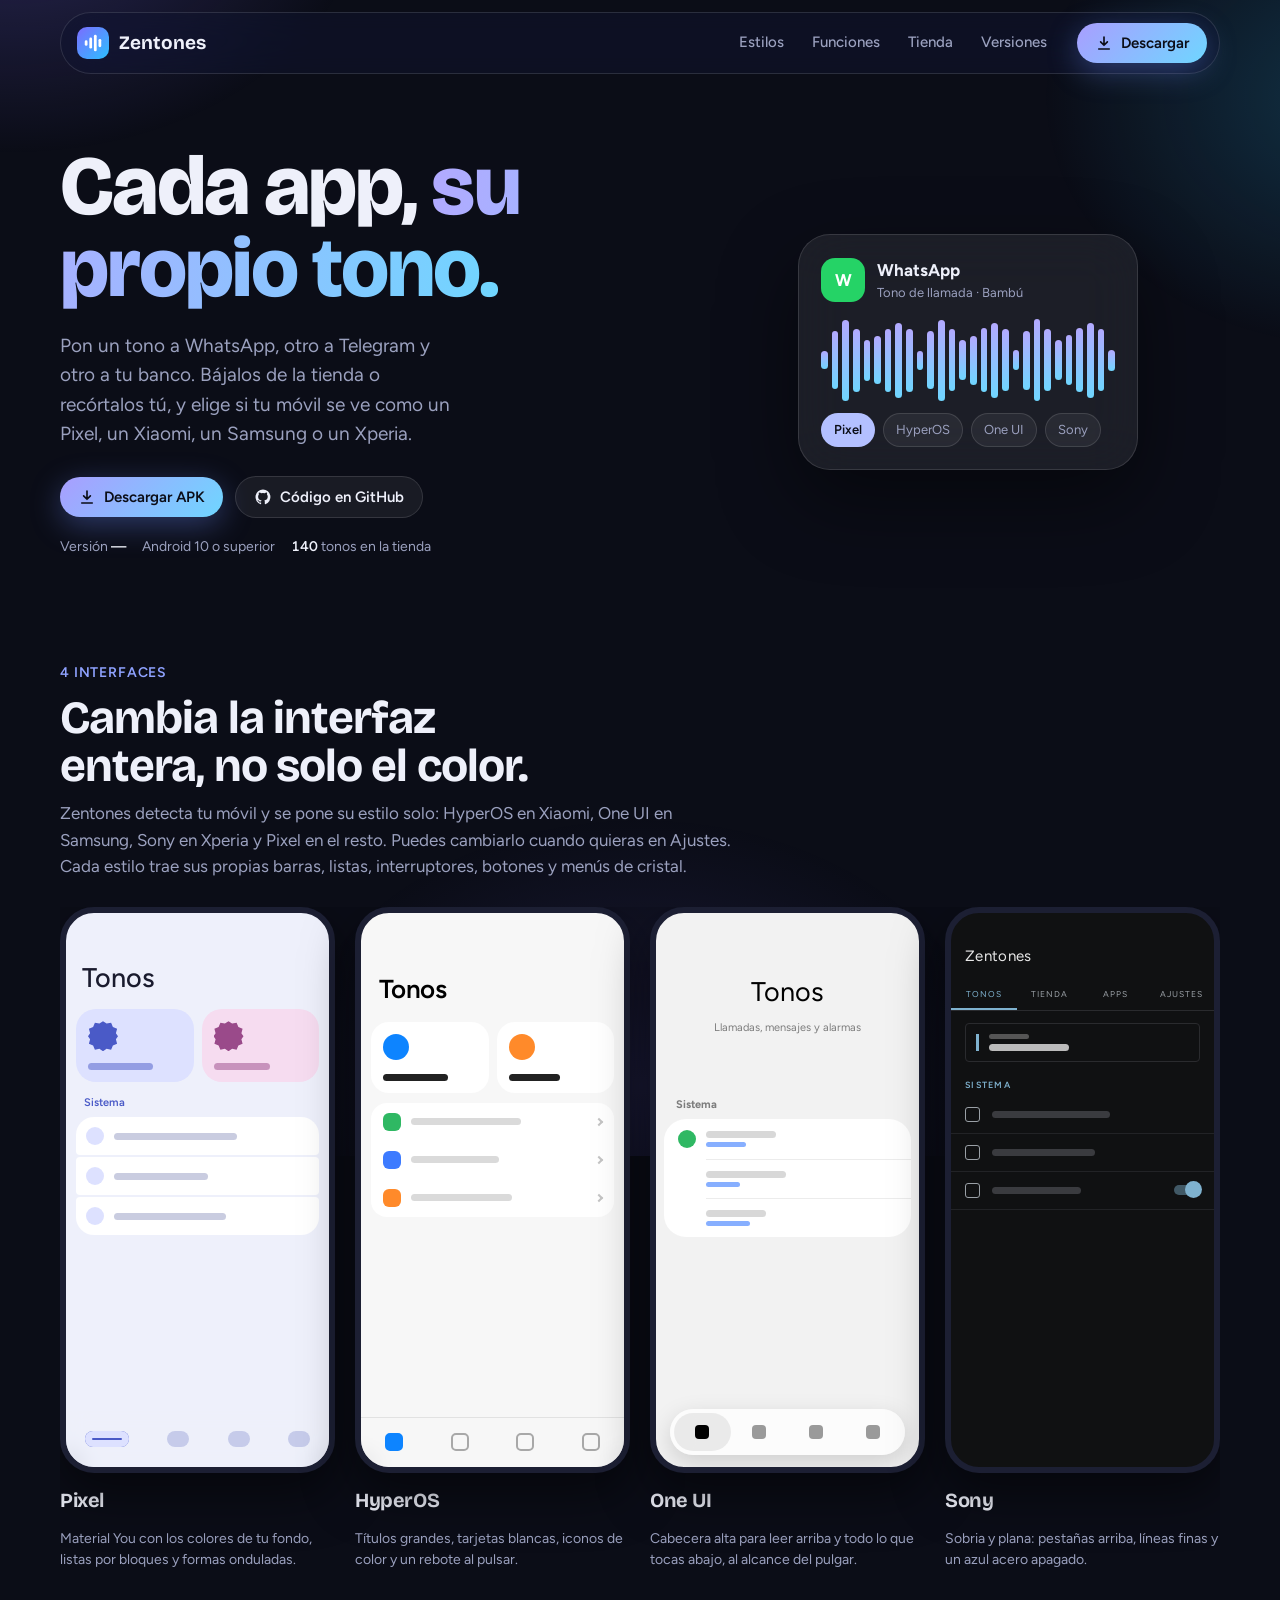
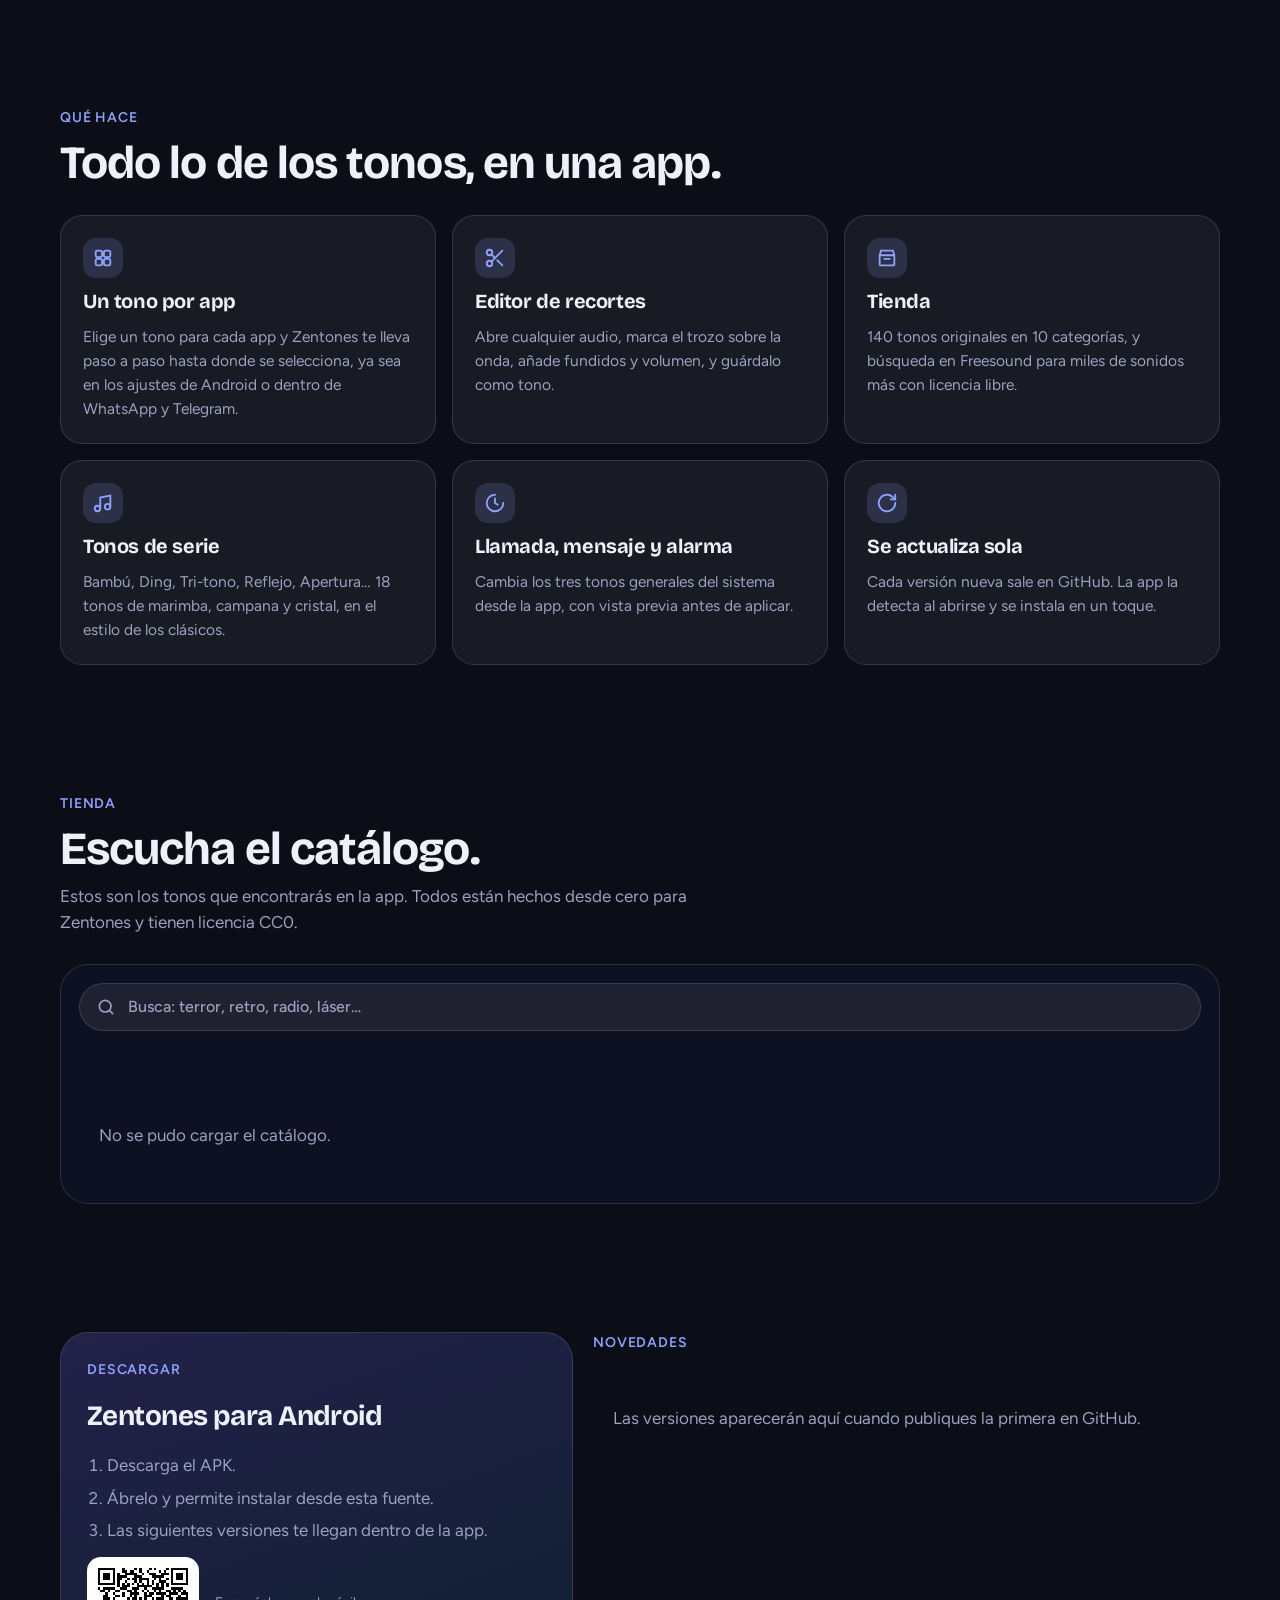
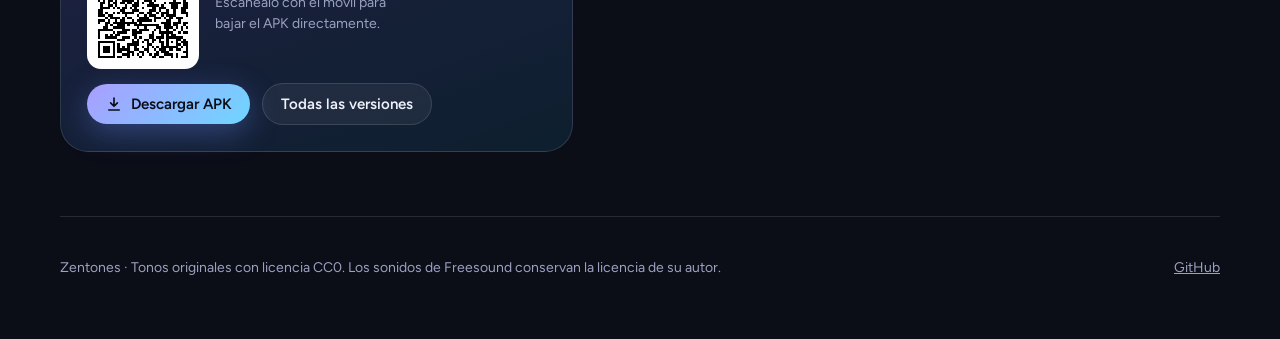
==== docs/index.html @ 5d4a7e34 "Zentones 1.0.0: app de tonos, tienda, editor, 4 interfaces y web Co-Authored-By: Claude Opus 5.5 <no" ====
<!DOCTYPE html>
<html lang="es">
<head>
<meta charset="utf-8">
<meta name="viewport" content="width=device-width, initial-scale=1">
<title>Zentones</title>
<meta name="description" content="Tonos de llamada y de mensaje para cada app, con tienda, editor y cuatro interfaces: Pixel, HyperOS, One UI y Sony.">
<link rel="preconnect" href="https://fonts.googleapis.com">
<link rel="preconnect" href="https://fonts.gstatic.com" crossorigin>
<link href="https://fonts.googleapis.com/css2?family=Bricolage+Grotesque:opsz,wght@12..96,500;12..96,700;12..96,800&family=Figtree:wght@400;500;600;700&display=swap" rel="stylesheet">
<link rel="icon" href="data:image/svg+xml,%3Csvg xmlns='http://www.w3.org/2000/svg' viewBox='0 0 108 108'%3E%3Cdefs%3E%3ClinearGradient id='g' x2='1' y2='1'%3E%3Cstop stop-color='%236C5CFF'/%3E%3Cstop offset='1' stop-color='%231FB6FF'/%3E%3C/linearGradient%3E%3C/defs%3E%3Crect width='108' height='108' rx='30' fill='url(%23g)'/%3E%3Cg fill='white'%3E%3Crect x='30' y='45' width='8' height='18' rx='4'/%3E%3Crect x='42' y='35' width='8' height='38' rx='4'/%3E%3Crect x='54' y='27' width='8' height='54' rx='4'/%3E%3Crect x='66' y='38' width='8' height='32' rx='4'/%3E%3C/g%3E%3C/svg%3E">
<style>
/* Una sola atmósfera: noche azul tinta con cristal esmerilado, como la app.
   Layout: barra de cristal fija → hero en dos columnas → estilos (4 móviles) → funciones → tienda → versiones. */
:root {
  --ink: #0B0D17;
  --ink-2: #12152A;
  --glass: rgba(255, 255, 255, 0.06);
  --glass-line: rgba(255, 255, 255, 0.12);
  --text: #EEF0FA;
  --muted: #9BA1BF;
  --violet: #7B6CFF;
  --cyan: #2CC0FF;
  --accent: #8FA2FF;
  --display: "Bricolage Grotesque", "Segoe UI", system-ui, sans-serif;
  --body: "Figtree", "Segoe UI", system-ui, -apple-system, sans-serif;
  --r: 22px;
  color-scheme: dark;
}
* { box-sizing: border-box; }
html { scroll-behavior: smooth; }
@media (prefers-reduced-motion: reduce) { html { scroll-behavior: auto; } *, *::before, *::after { animation: none !important; transition: none !important; } }
body {
  margin: 0; background: var(--ink); color: var(--text); font-family: var(--body); font-size: 17px; line-height: 1.55;
  -webkit-font-smoothing: antialiased; overflow-x: hidden;
}
body::before {
  content: ""; position: fixed; inset: -20vmax; z-index: -1; pointer-events: none;
  background:
    radial-gradient(40vmax 30vmax at 15% 10%, rgba(123, 108, 255, .28), transparent 70%),
    radial-gradient(35vmax 28vmax at 90% 25%, rgba(44, 192, 255, .20), transparent 70%),
    radial-gradient(40vmax 30vmax at 50% 95%, rgba(123, 108, 255, .14), transparent 70%);
}
a { color: inherit; }
:focus-visible { outline: 2px solid var(--cyan); outline-offset: 3px; border-radius: 8px; }
h1, h2, h3 { font-family: var(--display); text-wrap: balance; margin: 0; letter-spacing: -0.02em; }
.wrap { width: min(1160px, 100% - 32px); margin-inline: auto; }

/* Barra de cristal */
.nav {
  position: sticky; top: 12px; z-index: 20; margin: 12px auto 0; width: min(1160px, 100% - 24px);
  display: flex; align-items: center; gap: 18px; padding: 10px 12px 10px 16px; border-radius: 999px;
  background: rgba(18, 21, 42, .55); border: 1px solid var(--glass-line);
  backdrop-filter: blur(22px) saturate(160%); -webkit-backdrop-filter: blur(22px) saturate(160%);
}
.brand { display: flex; align-items: center; gap: 10px; font-family: var(--display); font-weight: 700; font-size: 19px; text-decoration: none; }
.logo { width: 32px; height: 32px; border-radius: 10px; background: linear-gradient(135deg, var(--violet), var(--cyan)); display: grid; place-items: center; }
.logo svg { width: 22px; height: 22px; }
.nav .links { display: flex; gap: 4px; margin-left: auto; }
.nav .links a { text-decoration: none; color: var(--muted); font-weight: 500; font-size: 15px; padding: 8px 12px; border-radius: 999px; }
.nav .links a:hover { color: var(--text); background: var(--glass); }
.btn {
  display: inline-flex; align-items: center; gap: 8px; border: 0; cursor: pointer; text-decoration: none; white-space: nowrap;
  font: 600 15px var(--body); padding: 11px 18px; border-radius: 999px; color: #0B0D17;
  background: linear-gradient(135deg, #A99EFF, #6FD6FF); box-shadow: 0 8px 30px rgba(108, 140, 255, .35);
}
.btn.ghost { background: var(--glass); color: var(--text); border: 1px solid var(--glass-line); box-shadow: none; }
.btn svg { width: 18px; height: 18px; }
@media (max-width: 760px) { .nav .links { display: none; } .nav .btn { margin-left: auto; } }

/* Hero */
.hero { display: grid; grid-template-columns: 1.1fr .9fr; gap: 40px; align-items: center; padding: 72px 0 40px; }
.hero h1 { font-size: clamp(44px, 7vw, 84px); line-height: .98; font-weight: 800; }
.hero h1 span { background: linear-gradient(100deg, #B3A9FF, #6FD6FF); -webkit-background-clip: text; background-clip: text; color: transparent; }
.hero p.lead { color: var(--muted); font-size: 19px; max-width: 34ch; margin: 20px 0 28px; }
.cta { display: flex; flex-wrap: wrap; gap: 12px; align-items: center; }
.meta { margin-top: 18px; color: var(--muted); font-size: 14px; display: flex; gap: 16px; flex-wrap: wrap; }
.meta b { color: var(--text); font-weight: 600; font-variant-numeric: tabular-nums; }
@media (max-width: 860px) { .hero { grid-template-columns: 1fr; padding-top: 48px; } }

/* Teléfono del hero: tarjeta "sonando ahora" */
.stage { position: relative; display: grid; place-items: center; }
.ringing {
  width: min(340px, 100%); padding: 22px; border-radius: 32px; background: rgba(255, 255, 255, .07);
  border: 1px solid var(--glass-line); backdrop-filter: blur(26px); -webkit-backdrop-filter: blur(26px);
  box-shadow: 0 30px 80px rgba(0, 0, 0, .45);
}
.ringing .row { display: flex; align-items: center; gap: 12px; }
.ringing .app { width: 44px; height: 44px; border-radius: 14px; background: #25D366; display: grid; place-items: center; font-weight: 700; color: #fff; }
.ringing small { color: var(--muted); display: block; font-size: 13px; }
.wave { display: flex; align-items: center; gap: 4px; height: 70px; margin: 22px 0 18px; }
.wave i { flex: 1; border-radius: 4px; background: linear-gradient(180deg, #B3A9FF, #6FD6FF); animation: bounce 1.2s ease-in-out infinite; transform-origin: center; }
@keyframes bounce { 50% { transform: scaleY(.35); } }
.pills { display: flex; gap: 8px; flex-wrap: wrap; }
.pill { font-size: 13px; padding: 6px 12px; border-radius: 999px; background: var(--glass); border: 1px solid var(--glass-line); color: var(--muted); }
.pill.on { color: #0B0D17; background: #B3C0FF; border-color: transparent; font-weight: 600; }

section { padding: 64px 0; }
.eyebrow { color: var(--accent); font-weight: 600; font-size: 14px; letter-spacing: .06em; text-transform: uppercase; }
.sec-head { display: grid; gap: 10px; margin-bottom: 28px; max-width: 62ch; }
.sec-head h2 { font-size: clamp(30px, 4.4vw, 46px); line-height: 1.05; font-weight: 700; }
.sec-head p { margin: 0; color: var(--muted); }

/* Estilos: cuatro móviles de verdad distintos */
.phones { display: grid; grid-template-columns: repeat(4, minmax(220px, 1fr)); gap: 20px; overflow-x: auto; padding-bottom: 8px; scroll-snap-type: x mandatory; }
.phone-wrap { scroll-snap-align: center; display: grid; gap: 12px; }
.phone-wrap h3 { font-size: 20px; }
.phone-wrap p { margin: 0; color: var(--muted); font-size: 14px; }
.phone {
  position: relative; aspect-ratio: 9 / 18.5; border-radius: 34px; overflow: hidden; border: 6px solid #1C1F33;
  box-shadow: 0 20px 50px rgba(0, 0, 0, .5); font-family: var(--body);
}
.phone .sb { height: 22px; }
.phone .navbar { position: absolute; left: 0; right: 0; bottom: 0; display: flex; justify-content: space-around; align-items: center; }
.ic { width: 18px; height: 18px; border-radius: 6px; display: inline-block; flex: none; }
.line { height: 7px; border-radius: 4px; display: block; }

/* Pixel */
.px { background: #EEF0FB; color: #1A1B2E; }
.px .t { font-size: 27px; padding: 22px 16px 10px; font-weight: 500; }
.px .tiles { display: grid; grid-template-columns: 1fr 1fr; gap: 8px; padding: 0 10px; }
.px .tile { border-radius: 20px; padding: 12px; background: #DDE1FF; }
.px .tile.alt { background: #F6DCF0; }
.px .cookie { width: 30px; height: 30px; background: #4A5AC7; clip-path: polygon(50% 0, 62% 8%, 77% 5%, 83% 19%, 97% 25%, 93% 40%, 100% 50%, 93% 60%, 97% 75%, 83% 81%, 77% 95%, 62% 92%, 50% 100%, 38% 92%, 23% 95%, 17% 81%, 3% 75%, 7% 60%, 0 50%, 7% 40%, 3% 25%, 17% 19%, 23% 5%, 38% 8%); }
.px .tile.alt .cookie { background: #9A4A8A; }
.px .lbl { color: #4A5AC7; font-size: 11px; font-weight: 600; padding: 12px 18px 6px; }
.px .seg { margin: 0 10px; display: grid; gap: 2px; }
.px .seg div { background: #fff; padding: 10px; display: flex; gap: 10px; align-items: center; border-radius: 4px; }
.px .seg div:first-child { border-radius: 18px 18px 4px 4px; }
.px .seg div:last-child { border-radius: 4px 4px 18px 18px; }
.px .seg .ic { border-radius: 50%; background: #DDE1FF; }
.px .navbar { height: 56px; background: rgba(238, 240, 251, .8); backdrop-filter: blur(10px); }
.px .navbar span { width: 22px; height: 16px; border-radius: 999px; background: #C6CBEA; }
.px .navbar span.on { width: 44px; background: #DDE1FF; box-shadow: inset 0 0 0 7px #DDE1FF, inset 0 0 0 20px #4A5AC7; }

/* HyperOS */
.hy { background: #F7F7F7; color: #000; }
.hy .t { font-size: 26px; font-weight: 600; padding: 34px 18px 12px; letter-spacing: -.02em; }
.hy .tiles { display: grid; grid-template-columns: 1fr 1fr; gap: 8px; padding: 0 10px; }
.hy .tile { background: #fff; border-radius: 18px; padding: 12px; }
.hy .tile .dot { width: 26px; height: 26px; border-radius: 50%; background: #0D84FF; margin-bottom: 14px; }
.hy .tile.alt .dot { background: #FF8A2A; }
.hy .card { margin: 10px; background: #fff; border-radius: 16px; overflow: hidden; }
.hy .card div { padding: 10px 12px; display: flex; gap: 10px; align-items: center; }
.hy .card .ic { border-radius: 6px; }
.hy .chev { margin-left: auto; width: 6px; height: 6px; border-right: 2px solid #C4C4C4; border-top: 2px solid #C4C4C4; transform: rotate(45deg); }
.hy .navbar { height: 50px; background: rgba(247, 247, 247, .85); border-top: .5px solid #E2E2E2; backdrop-filter: blur(10px); }
.hy .navbar span { width: 18px; height: 18px; border-radius: 5px; border: 2px solid #A8A8A8; }
.hy .navbar span.on { border-color: #0D84FF; background: #0D84FF; }

/* One UI */
.ou { background: #F2F2F2; color: #010101; }
.ou .head { height: 33%; display: grid; place-items: center; text-align: center; }
.ou .head b { font-weight: 400; font-size: 27px; display: block; }
.ou .head small { color: #7D7D7D; font-size: 11px; }
.ou .lbl { font-size: 11px; font-weight: 700; color: #7D7D7D; padding: 0 20px 6px; }
.ou .card { margin: 0 8px 8px; background: #fff; border-radius: 22px; }
.ou .card div { padding: 11px 14px; display: flex; gap: 10px; align-items: center; }
.ou .card div + div { border-top: 1px solid #ECECEC; margin-left: 42px; padding-left: 0; }
.ou .card .ic { border-radius: 50%; }
.ou .sub { color: #387AFF; }
.ou .navbar { left: 14px; right: 14px; bottom: 12px; height: 46px; border-radius: 999px; background: rgba(255, 255, 255, .75); box-shadow: 0 8px 24px rgba(0, 0, 0, .15); backdrop-filter: blur(12px); padding: 4px; }
.ou .navbar span { flex: 1; height: 100%; border-radius: 999px; display: grid; place-items: center; }
.ou .navbar span::after { content: ""; width: 14px; height: 14px; border-radius: 4px; background: #9A9A9A; }
.ou .navbar span.on { background: rgba(0, 0, 0, .07); }
.ou .navbar span.on::after { background: #010101; }

/* Sony */
.so { background: #101112; color: #E8E8E8; }
.so .top { padding: 10px 14px 0; font-size: 15px; letter-spacing: .02em; }
.so .tabs { display: flex; margin-top: 10px; border-bottom: 1px solid #2A2B2E; }
.so .tabs span { flex: 1; text-align: center; font-size: 8.5px; letter-spacing: .12em; color: #9AA0A6; padding: 9px 0; }
.so .tabs span.on { color: #7FB2CF; box-shadow: inset 0 -2px 0 #7FB2CF; }
.so .lbl { font-size: 9px; letter-spacing: .14em; color: #7FB2CF; padding: 16px 14px 4px; font-weight: 600; }
.so .rows div { padding: 11px 14px; display: flex; gap: 12px; align-items: center; border-bottom: 1px solid #222326; }
.so .rows .ic { border: 1.5px solid #9AA0A6; border-radius: 3px; background: none; width: 15px; height: 15px; }
.so .tile { margin: 12px 14px 0; border: 1px solid #2A2B2E; border-radius: 4px; padding: 10px; display: flex; gap: 10px; }
.so .tile i { width: 3px; background: #7FB2CF; }
.so .switch { margin-left: auto; width: 26px; height: 10px; border-radius: 5px; background: rgba(127, 178, 207, .45); position: relative; }
.so .switch::after { content: ""; position: absolute; right: -2px; top: -4px; width: 17px; height: 17px; border-radius: 50%; background: #7FB2CF; }

/* Funciones */
.features { display: grid; grid-template-columns: repeat(3, 1fr); gap: 16px; }
.feat { padding: 22px; border-radius: var(--r); background: var(--glass); border: 1px solid var(--glass-line); display: grid; gap: 8px; align-content: start; }
.feat h3 { font-size: 20px; font-weight: 700; }
.feat p { margin: 0; color: var(--muted); font-size: 15.5px; }
.feat .badge { width: 40px; height: 40px; border-radius: 13px; display: grid; place-items: center; background: rgba(143, 162, 255, .16); color: var(--accent); }
.feat .badge svg { width: 22px; height: 22px; }
@media (max-width: 900px) { .features { grid-template-columns: 1fr 1fr; } }
@media (max-width: 560px) { .features { grid-template-columns: 1fr; } }

/* Tienda */
.store { border-radius: 28px; background: rgba(18, 21, 42, .6); border: 1px solid var(--glass-line); padding: 18px; backdrop-filter: blur(18px); }
.toolbar { display: grid; gap: 12px; margin-bottom: 14px; }
.search { display: flex; align-items: center; gap: 10px; padding: 0 16px; height: 48px; border-radius: 999px; background: rgba(255, 255, 255, .07); border: 1px solid var(--glass-line); }
.search input { flex: 1; background: none; border: 0; outline: 0; color: var(--text); font: 500 16px var(--body); }
.search input::placeholder { color: var(--muted); }
.chips { display: flex; gap: 8px; overflow-x: auto; padding-bottom: 2px; }
.chip { flex: none; border: 1px solid var(--glass-line); background: transparent; color: var(--muted); font: 500 14px var(--body); padding: 7px 14px; border-radius: 999px; cursor: pointer; }
.chip[aria-pressed="true"] { background: #B3C0FF; color: #0B0D17; border-color: transparent; font-weight: 600; }
.count { color: var(--muted); font-size: 14px; font-variant-numeric: tabular-nums; }
.grid { display: grid; grid-template-columns: repeat(auto-fill, minmax(250px, 1fr)); gap: 10px; max-height: 620px; overflow-y: auto; padding-right: 4px; }
.tone { display: flex; gap: 12px; align-items: center; padding: 12px; border-radius: 16px; background: rgba(255, 255, 255, .04); border: 1px solid transparent; }
.tone:hover { border-color: var(--glass-line); }
.tone .play { flex: none; width: 42px; height: 42px; border-radius: 50%; border: 0; cursor: pointer; display: grid; place-items: center; background: rgba(143, 162, 255, .18); color: var(--accent); }
.tone .play.on { background: linear-gradient(135deg, #A99EFF, #6FD6FF); color: #0B0D17; }
.tone .play svg { width: 18px; height: 18px; }
.tone b { display: block; font-weight: 600; }
.tone small { color: var(--muted); font-size: 13px; }
.tone .kind { margin-left: auto; font-size: 12px; padding: 3px 9px; border-radius: 999px; background: rgba(44, 192, 255, .14); color: #8FDcff; }
.tone .kind.msg { background: rgba(123, 108, 255, .16); color: #C2B9FF; }
.empty { color: var(--muted); padding: 20px; }

/* Versiones */
.dl { display: grid; grid-template-columns: .9fr 1.1fr; gap: 20px; align-items: start; }
.dl-card { padding: 26px; border-radius: 28px; background: linear-gradient(160deg, rgba(123, 108, 255, .22), rgba(44, 192, 255, .1)); border: 1px solid var(--glass-line); display: grid; gap: 14px; }
.dl-card h3 { font-size: 28px; }
.dl-card ol { margin: 0; padding-left: 20px; color: var(--muted); display: grid; gap: 6px; }
.releases { display: grid; gap: 10px; }
.rel { padding: 16px 18px; border-radius: 18px; background: var(--glass); border: 1px solid var(--glass-line); }
.rel header { display: flex; justify-content: space-between; gap: 10px; align-items: baseline; }
.rel h4 { margin: 0; font: 700 18px var(--display); }
.rel time { color: var(--muted); font-size: 13px; font-variant-numeric: tabular-nums; }
.rel pre { white-space: pre-wrap; font: 14px/1.5 var(--body); color: var(--muted); margin: 8px 0 0; max-height: 120px; overflow: auto; }
@media (max-width: 860px) { .dl { grid-template-columns: 1fr; } }

.qr-row { display: flex; gap: 16px; align-items: center; }
.qr-row p { margin: 0; color: var(--muted); font-size: 14px; max-width: 22ch; }
.qr { width: 112px; height: 112px; flex: none; border-radius: 14px; overflow: hidden; background: #fff; padding: 6px; }
.qr svg { width: 100%; height: 100%; display: block; }
footer { padding: 40px 0 60px; color: var(--muted); font-size: 14px; display: flex; justify-content: space-between; gap: 16px; flex-wrap: wrap; border-top: 1px solid var(--glass-line); }
</style>
</head>
<body>

<nav class="nav" aria-label="Principal">
  <a class="brand" href="#inicio">
    <span class="logo"><svg viewBox="0 0 24 24" fill="#fff"><rect x="3" y="9" width="3" height="6" rx="1.5"/><rect x="8" y="6" width="3" height="12" rx="1.5"/><rect x="13" y="3" width="3" height="18" rx="1.5"/><rect x="18" y="7.5" width="3" height="9" rx="1.5"/></svg></span>
    Zentones
  </a>
  <div class="links">
    <a href="#estilos">Estilos</a>
    <a href="#funciones">Funciones</a>
    <a href="#tienda">Tienda</a>
    <a href="#descargar">Versiones</a>
  </div>
  <a class="btn apk-link" href="#descargar">
    <svg viewBox="0 0 24 24" fill="none" stroke="currentColor" stroke-width="2.2" stroke-linecap="round" stroke-linejoin="round"><path d="M12 4v11m0 0-4.5-4.5M12 15l4.5-4.5M5 20h14"/></svg>
    Descargar
  </a>
</nav>

<main class="wrap">
  <header class="hero" id="inicio">
    <div>
      <h1>Cada app, <span>su propio tono.</span></h1>
      <p class="lead">Pon un tono a WhatsApp, otro a Telegram y otro a tu banco. Bájalos de la tienda o recórtalos tú, y elige si tu móvil se ve como un Pixel, un Xiaomi, un Samsung o un Xperia.</p>
      <div class="cta">
        <a class="btn apk-link" href="#descargar">
          <svg viewBox="0 0 24 24" fill="none" stroke="currentColor" stroke-width="2.2" stroke-linecap="round" stroke-linejoin="round"><path d="M12 4v11m0 0-4.5-4.5M12 15l4.5-4.5M5 20h14"/></svg>
          Descargar APK
        </a>
        <a class="btn ghost repo-link" href="#">
          <svg viewBox="0 0 24 24" fill="currentColor"><path d="M12 2a10 10 0 0 0-3.2 19.5c.5.1.7-.2.7-.5v-1.7c-2.8.6-3.4-1.3-3.4-1.3-.5-1.1-1.1-1.5-1.1-1.5-.9-.6.1-.6.1-.6 1 .1 1.5 1 1.5 1 .9 1.5 2.4 1.1 2.9.8.1-.6.4-1.1.6-1.3-2.2-.3-4.6-1.1-4.6-5a3.9 3.9 0 0 1 1-2.7c-.1-.3-.4-1.3.1-2.7 0 0 .8-.3 2.8 1a9.6 9.6 0 0 1 5 0c1.9-1.3 2.8-1 2.8-1 .5 1.4.2 2.4.1 2.7a3.9 3.9 0 0 1 1 2.7c0 3.9-2.4 4.7-4.6 5 .4.3.7.9.7 1.9V21c0 .3.2.6.7.5A10 10 0 0 0 12 2Z"/></svg>
          Código en GitHub
        </a>
      </div>
      <div class="meta">
        <span>Versión <b id="ver">—</b></span>
        <span>Android 10 o superior</span>
        <span><b id="tone-count">140</b> tonos en la tienda</span>
      </div>
    </div>
    <div class="stage" aria-hidden="true">
      <div class="ringing">
        <div class="row">
          <div class="app">W</div>
          <div><b>WhatsApp</b><small>Tono de llamada · Bambú</small></div>
        </div>
        <div class="wave" id="wave"></div>
        <div class="pills">
          <span class="pill on">Pixel</span><span class="pill">HyperOS</span><span class="pill">One UI</span><span class="pill">Sony</span>
        </div>
      </div>
    </div>
  </header>

  <section id="estilos">
    <div class="sec-head">
      <span class="eyebrow">4 interfaces</span>
      <h2>Cambia la interfaz entera, no solo el color.</h2>
      <p>Zentones detecta tu móvil y se pone su estilo solo: HyperOS en Xiaomi, One UI en Samsung, Sony en Xperia y Pixel en el resto. Puedes cambiarlo cuando quieras en Ajustes. Cada estilo trae sus propias barras, listas, interruptores, botones y menús de cristal.</p>
    </div>
    <div class="phones">
      <div class="phone-wrap">
        <div class="phone px">
          <div class="sb"></div>
          <div class="t">Tonos</div>
          <div class="tiles">
            <div class="tile"><div class="cookie"></div><span class="line" style="width:70%;background:#4A5AC7;opacity:.5;margin-top:12px"></span></div>
            <div class="tile alt"><div class="cookie"></div><span class="line" style="width:60%;background:#9A4A8A;opacity:.5;margin-top:12px"></span></div>
          </div>
          <div class="lbl">Sistema</div>
          <div class="seg">
            <div><span class="ic"></span><span class="line" style="width:55%;background:#C9CCE0"></span></div>
            <div><span class="ic"></span><span class="line" style="width:42%;background:#C9CCE0"></span></div>
            <div><span class="ic"></span><span class="line" style="width:50%;background:#C9CCE0"></span></div>
          </div>
          <div class="navbar"><span class="on"></span><span></span><span></span><span></span></div>
        </div>
        <h3>Pixel</h3><p>Material You con los colores de tu fondo, listas por bloques y formas onduladas.</p>
      </div>

      <div class="phone-wrap">
        <div class="phone hy">
          <div class="sb"></div>
          <div class="t">Tonos</div>
          <div class="tiles">
            <div class="tile"><div class="dot"></div><span class="line" style="width:70%;background:#222"></span></div>
            <div class="tile alt"><div class="dot"></div><span class="line" style="width:55%;background:#222"></span></div>
          </div>
          <div class="card">
            <div><span class="ic" style="background:#2FB863"></span><span class="line" style="width:50%;background:#DADADA"></span><span class="chev"></span></div>
            <div><span class="ic" style="background:#3D7BFF"></span><span class="line" style="width:40%;background:#DADADA"></span><span class="chev"></span></div>
            <div><span class="ic" style="background:#FF8A2A"></span><span class="line" style="width:46%;background:#DADADA"></span><span class="chev"></span></div>
          </div>
          <div class="navbar"><span class="on"></span><span></span><span></span><span></span></div>
        </div>
        <h3>HyperOS</h3><p>Títulos grandes, tarjetas blancas, iconos de color y un rebote al pulsar.</p>
      </div>

      <div class="phone-wrap">
        <div class="phone ou">
          <div class="head"><div><b>Tonos</b><small>Llamadas, mensajes y alarmas</small></div></div>
          <div class="lbl">Sistema</div>
          <div class="card">
            <div><span class="ic" style="background:#2FB863"></span><span><span class="line" style="width:70px;background:#D8D8D8"></span><span class="line sub" style="width:40px;background:#387AFF;opacity:.6;margin-top:4px;height:5px"></span></span></div>
            <div><span><span class="line" style="width:80px;background:#D8D8D8"></span><span class="line" style="width:34px;background:#387AFF;opacity:.6;margin-top:4px;height:5px"></span></span></div>
            <div><span><span class="line" style="width:60px;background:#D8D8D8"></span><span class="line" style="width:44px;background:#387AFF;opacity:.6;margin-top:4px;height:5px"></span></span></div>
          </div>
          <div class="navbar"><span class="on"></span><span></span><span></span><span></span></div>
        </div>
        <h3>One UI</h3><p>Cabecera alta para leer arriba y todo lo que tocas abajo, al alcance del pulgar.</p>
      </div>

      <div class="phone-wrap">
        <div class="phone so">
          <div class="sb"></div>
          <div class="top">Zentones</div>
          <div class="tabs"><span class="on">TONOS</span><span>TIENDA</span><span>APPS</span><span>AJUSTES</span></div>
          <div class="tile"><i></i><span><span class="line" style="width:40px;background:#555;height:5px"></span><span class="line" style="width:80px;background:#BBB;margin-top:5px"></span></span></div>
          <div class="lbl">SISTEMA</div>
          <div class="rows">
            <div><span class="ic"></span><span class="line" style="width:50%;background:#3A3B3F"></span></div>
            <div><span class="ic"></span><span class="line" style="width:44%;background:#3A3B3F"></span></div>
            <div><span class="ic"></span><span class="line" style="width:38%;background:#3A3B3F"></span><span class="switch"></span></div>
          </div>
        </div>
        <h3>Sony</h3><p>Sobria y plana: pestañas arriba, líneas finas y un azul acero apagado.</p>
      </div>
    </div>
  </section>

  <section id="funciones">
    <div class="sec-head">
      <span class="eyebrow">Qué hace</span>
      <h2>Todo lo de los tonos, en una app.</h2>
    </div>
    <div class="features">
      <article class="feat">
        <span class="badge"><svg viewBox="0 0 24 24" fill="none" stroke="currentColor" stroke-width="2" stroke-linecap="round"><rect x="4" y="4" width="7" height="7" rx="2"/><rect x="13" y="4" width="7" height="7" rx="2"/><rect x="4" y="13" width="7" height="7" rx="2"/><rect x="13" y="13" width="7" height="7" rx="2"/></svg></span>
        <h3>Un tono por app</h3>
        <p>Elige un tono para cada app y Zentones te lleva paso a paso hasta donde se selecciona, ya sea en los ajustes de Android o dentro de WhatsApp y Telegram.</p>
      </article>
      <article class="feat">
        <span class="badge"><svg viewBox="0 0 24 24" fill="none" stroke="currentColor" stroke-width="2" stroke-linecap="round"><circle cx="6" cy="6" r="3"/><circle cx="6" cy="18" r="3"/><path d="M20 4 8.1 15.9M14.5 14.5 20 20M8.1 8.1 12 12"/></svg></span>
        <h3>Editor de recortes</h3>
        <p>Abre cualquier audio, marca el trozo sobre la onda, añade fundidos y volumen, y guárdalo como tono.</p>
      </article>
      <article class="feat">
        <span class="badge"><svg viewBox="0 0 24 24" fill="none" stroke="currentColor" stroke-width="2" stroke-linecap="round"><path d="M4 9 5.5 4h13L20 9M4 9h16M4 9v10a1 1 0 0 0 1 1h14a1 1 0 0 0 1-1V9M9 13h6"/></svg></span>
        <h3>Tienda</h3>
        <p>140 tonos originales en 10 categorías, y búsqueda en Freesound para miles de sonidos más con licencia libre.</p>
      </article>
      <article class="feat">
        <span class="badge"><svg viewBox="0 0 24 24" fill="none" stroke="currentColor" stroke-width="2" stroke-linecap="round"><path d="M9 18V6l11-2v12"/><circle cx="6" cy="18" r="3"/><circle cx="17" cy="16" r="3"/></svg></span>
        <h3>Tonos de serie</h3>
        <p>Bambú, Ding, Tri-tono, Reflejo, Apertura… 18 tonos de marimba, campana y cristal, en el estilo de los clásicos.</p>
      </article>
      <article class="feat">
        <span class="badge"><svg viewBox="0 0 24 24" fill="none" stroke="currentColor" stroke-width="2" stroke-linecap="round"><path d="M12 3a9 9 0 1 0 9 9"/><path d="M12 7v5l3 2"/></svg></span>
        <h3>Llamada, mensaje y alarma</h3>
        <p>Cambia los tres tonos generales del sistema desde la app, con vista previa antes de aplicar.</p>
      </article>
      <article class="feat">
        <span class="badge"><svg viewBox="0 0 24 24" fill="none" stroke="currentColor" stroke-width="2" stroke-linecap="round"><path d="M21 12a9 9 0 1 1-3-6.7L21 8"/><path d="M21 3v5h-5"/></svg></span>
        <h3>Se actualiza sola</h3>
        <p>Cada versión nueva sale en GitHub. La app la detecta al abrirse y se instala en un toque.</p>
      </article>
    </div>
  </section>

  <section id="tienda">
    <div class="sec-head">
      <span class="eyebrow">Tienda</span>
      <h2>Escucha el catálogo.</h2>
      <p>Estos son los tonos que encontrarás en la app. Todos están hechos desde cero para Zentones y tienen licencia CC0.</p>
    </div>
    <div class="store">
      <div class="toolbar">
        <label class="search" for="q">
          <svg width="20" height="20" viewBox="0 0 24 24" fill="none" stroke="#9BA1BF" stroke-width="2" stroke-linecap="round"><circle cx="11" cy="11" r="7"/><path d="m20 20-3.5-3.5"/></svg>
          <input id="q" type="search" placeholder="Busca: terror, retro, radio, láser…" autocomplete="off">
        </label>
        <div class="chips" id="kinds" role="group" aria-label="Tipo"></div>
        <div class="chips" id="cats" role="group" aria-label="Categoría"></div>
        <span class="count" id="count"></span>
      </div>
      <div class="grid" id="grid"><p class="empty">Cargando catálogo…</p></div>
    </div>
  </section>

  <section id="descargar">
    <div class="dl">
      <div class="dl-card">
        <span class="eyebrow">Descargar</span>
        <h3>Zentones <span id="ver2">para Android</span></h3>
        <ol>
          <li>Descarga el APK.</li>
          <li>Ábrelo y permite instalar desde esta fuente.</li>
          <li>Las siguientes versiones te llegan dentro de la app.</li>
        </ol>
        <div class="qr-row">
          <div class="qr" id="qr" aria-label="Código QR para descargar el APK en el móvil"></div>
          <p>Escanéalo con el móvil para bajar el APK directamente.</p>
        </div>
        <div class="cta">
          <a class="btn apk-link" id="apk" href="#">
            <svg viewBox="0 0 24 24" fill="none" stroke="currentColor" stroke-width="2.2" stroke-linecap="round" stroke-linejoin="round"><path d="M12 4v11m0 0-4.5-4.5M12 15l4.5-4.5M5 20h14"/></svg>
            Descargar APK
          </a>
          <a class="btn ghost" id="all-rel" href="#">Todas las versiones</a>
        </div>
      </div>
      <div>
        <div class="sec-head" style="margin-bottom:14px">
          <span class="eyebrow">Novedades</span>
        </div>
        <div class="releases" id="releases"><p class="empty">Las versiones aparecerán aquí cuando publiques la primera en GitHub.</p></div>
      </div>
    </div>
  </section>

  <footer>
    <span>Zentones · Tonos originales con licencia CC0. Los sonidos de Freesound conservan la licencia de su autor.</span>
    <a class="repo-link" href="#">GitHub</a>
  </footer>
</main>

<script src="qr.js"></script>
<script>
(() => {
  // Repo: lo rellena GitHub Actions; en github.io también se deduce de la URL.
  let REPO = "__REPO__";
  if (REPO.startsWith("__")) {
    const h = location.hostname, seg = location.pathname.split("/").filter(Boolean)[0];
    REPO = h.endsWith(".github.io") && seg ? `${h.split(".")[0]}/${seg}` : "luckicla/Zentones";
  }
  const GH = `https://github.com/${REPO}`;
  document.querySelectorAll(".repo-link").forEach(a => a.href = GH);
  document.getElementById("all-rel").href = `${GH}/releases`;
  const APK = `${GH}/releases/latest/download/Zentones.apk`;
  document.getElementById("apk").href = APK;
  try { document.getElementById("qr").innerHTML = QR.svg(APK, { ecl: "M", border: 2 }); } catch (e) { document.querySelector(".qr-row").remove(); }
  document.querySelectorAll(".nav .apk-link, .hero .apk-link").forEach(a => a.href = "#descargar");

  // Onda animada del hero
  const wave = document.getElementById("wave");
  for (let i = 0; i < 28; i++) {
    const b = document.createElement("i");
    b.style.height = `${18 + Math.abs(Math.sin(i * 0.7)) * 52 + (i % 3) * 6}px`;
    b.style.animationDelay = `${(i % 7) * -0.17}s`;
    wave.appendChild(b);
  }

  // Versiones desde la API de GitHub
  const esc = s => String(s).replace(/[&<>"]/g, c => ({ "&": "&amp;", "<": "&lt;", ">": "&gt;", '"': "&quot;" }[c]));
  const notesP = fetch("changelog.json", { cache: "no-store" }).then(r => r.json()).catch(() => ({}));
  fetch(`https://api.github.com/repos/${REPO}/releases?per_page=5`).then(r => r.ok ? r.json() : []).then(async list => {
    if (!Array.isArray(list) || !list.length) return;
    const notes = await notesP;
    list.forEach(r => { if (!r.body) r.body = (notes[r.tag_name.replace(/^v/, "")] || {}).es || ""; });
    const v = list[0].tag_name;
    document.getElementById("ver").textContent = v.replace(/^v/, "");
    document.getElementById("ver2").textContent = v;
    document.getElementById("releases").innerHTML = list.map(r => `
      <article class="rel"><header><h4>${esc(r.tag_name)}</h4><time>${new Date(r.published_at).toLocaleDateString("es-ES", { day: "numeric", month: "short", year: "numeric" })}</time></header>
      ${r.body ? `<pre>${esc(r.body.slice(0, 600))}</pre>` : ""}</article>`).join("");
  }).catch(() => {});

  // Tienda
  const grid = document.getElementById("grid"), q = document.getElementById("q");
  const kindsEl = document.getElementById("kinds"), catsEl = document.getElementById("cats"), countEl = document.getElementById("count");
  let cats = [], tones = [], cat = "all", kind = "all", playing = null;
  const audio = new Audio();
  const icPlay = '<svg viewBox="0 0 24 24" fill="currentColor"><path d="M8 5.5v13l11-6.5z"/></svg>';
  const icStop = '<svg viewBox="0 0 24 24" fill="currentColor"><rect x="7" y="7" width="10" height="10" rx="2"/></svg>';
  audio.addEventListener("ended", () => { playing = null; render(); });

  function chip(el, label, active, on) {
    const b = document.createElement("button");
    b.className = "chip"; b.type = "button"; b.textContent = label;
    b.setAttribute("aria-pressed", active); b.onclick = on; el.appendChild(b);
  }
  function chips() {
    kindsEl.innerHTML = ""; catsEl.innerHTML = "";
    [["all", "Todo"], ["call", "Llamadas"], ["message", "Mensajes"]].forEach(([k, l]) => chip(kindsEl, l, kind === k, () => { kind = k; chips(); render(); }));
    chip(catsEl, "Todas", cat === "all", () => { cat = "all"; chips(); render(); });
    cats.forEach(c => chip(catsEl, c.name, cat === c.id, () => { cat = c.id; chips(); render(); }));
  }
  function render() {
    const term = q.value.trim().toLowerCase();
    const catName = id => (cats.find(c => c.id === id) || {}).name || id;
    const list = tones.filter(t => (cat === "all" || t.category === cat) && (kind === "all" || t.kind === kind) &&
      (!term || t.name.toLowerCase().includes(term) || catName(t.category).toLowerCase().includes(term)));
    countEl.textContent = `${list.length} de ${tones.length} tonos`;
    if (!list.length) { grid.innerHTML = '<p class="empty">Nada con esos filtros.</p>'; return; }
    grid.innerHTML = list.map(t => `
      <div class="tone">
        <button class="play ${playing === t.id ? "on" : ""}" data-id="${esc(t.id)}" aria-label="${playing === t.id ? "Parar" : "Escuchar"} ${esc(t.name)}">${playing === t.id ? icStop : icPlay}</button>
        <div><b>${esc(t.name)}</b><small>${esc(catName(t.category))} · ${Number(t.duration).toFixed(1)} s</small></div>
        <span class="kind ${t.kind === "call" ? "" : "msg"}">${t.kind === "call" ? "Llamada" : "Mensaje"}</span>
      </div>`).join("");
  }
  grid.addEventListener("click", e => {
    const b = e.target.closest(".play"); if (!b) return;
    const t = tones.find(x => x.id === b.dataset.id);
    if (playing === t.id) { audio.pause(); playing = null; }
    else { audio.src = new URL(t.file, base).href; audio.play().catch(() => {}); playing = t.id; }
    render();
  });
  q.addEventListener("input", render);

  const base = new URL("catalog/", location.href);
  fetch(new URL("catalog.json", base)).then(r => r.json()).then(j => {
    cats = j.categories; tones = j.tones;
    document.getElementById("tone-count").textContent = tones.length;
    chips(); render();
  }).catch(() => { grid.innerHTML = '<p class="empty">No se pudo cargar el catálogo.</p>'; });
})();
</script>
</body>
</html>
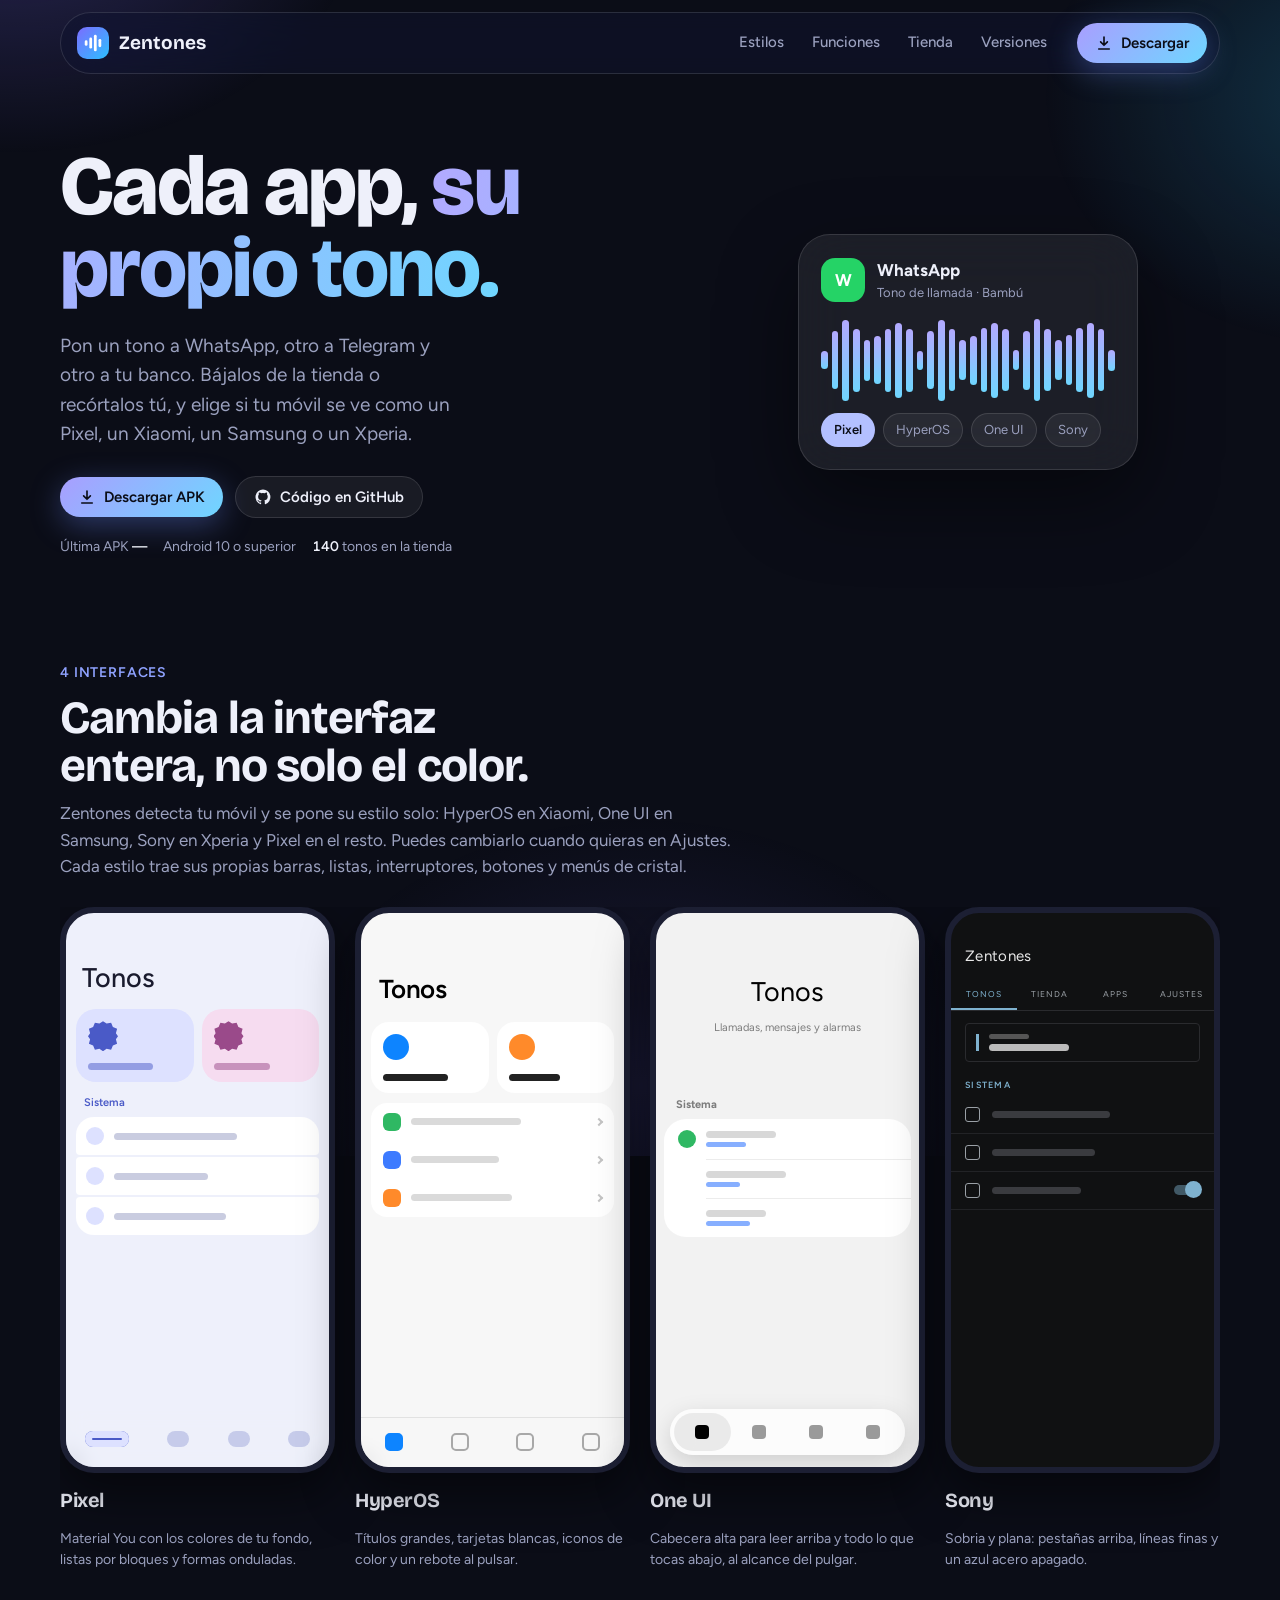
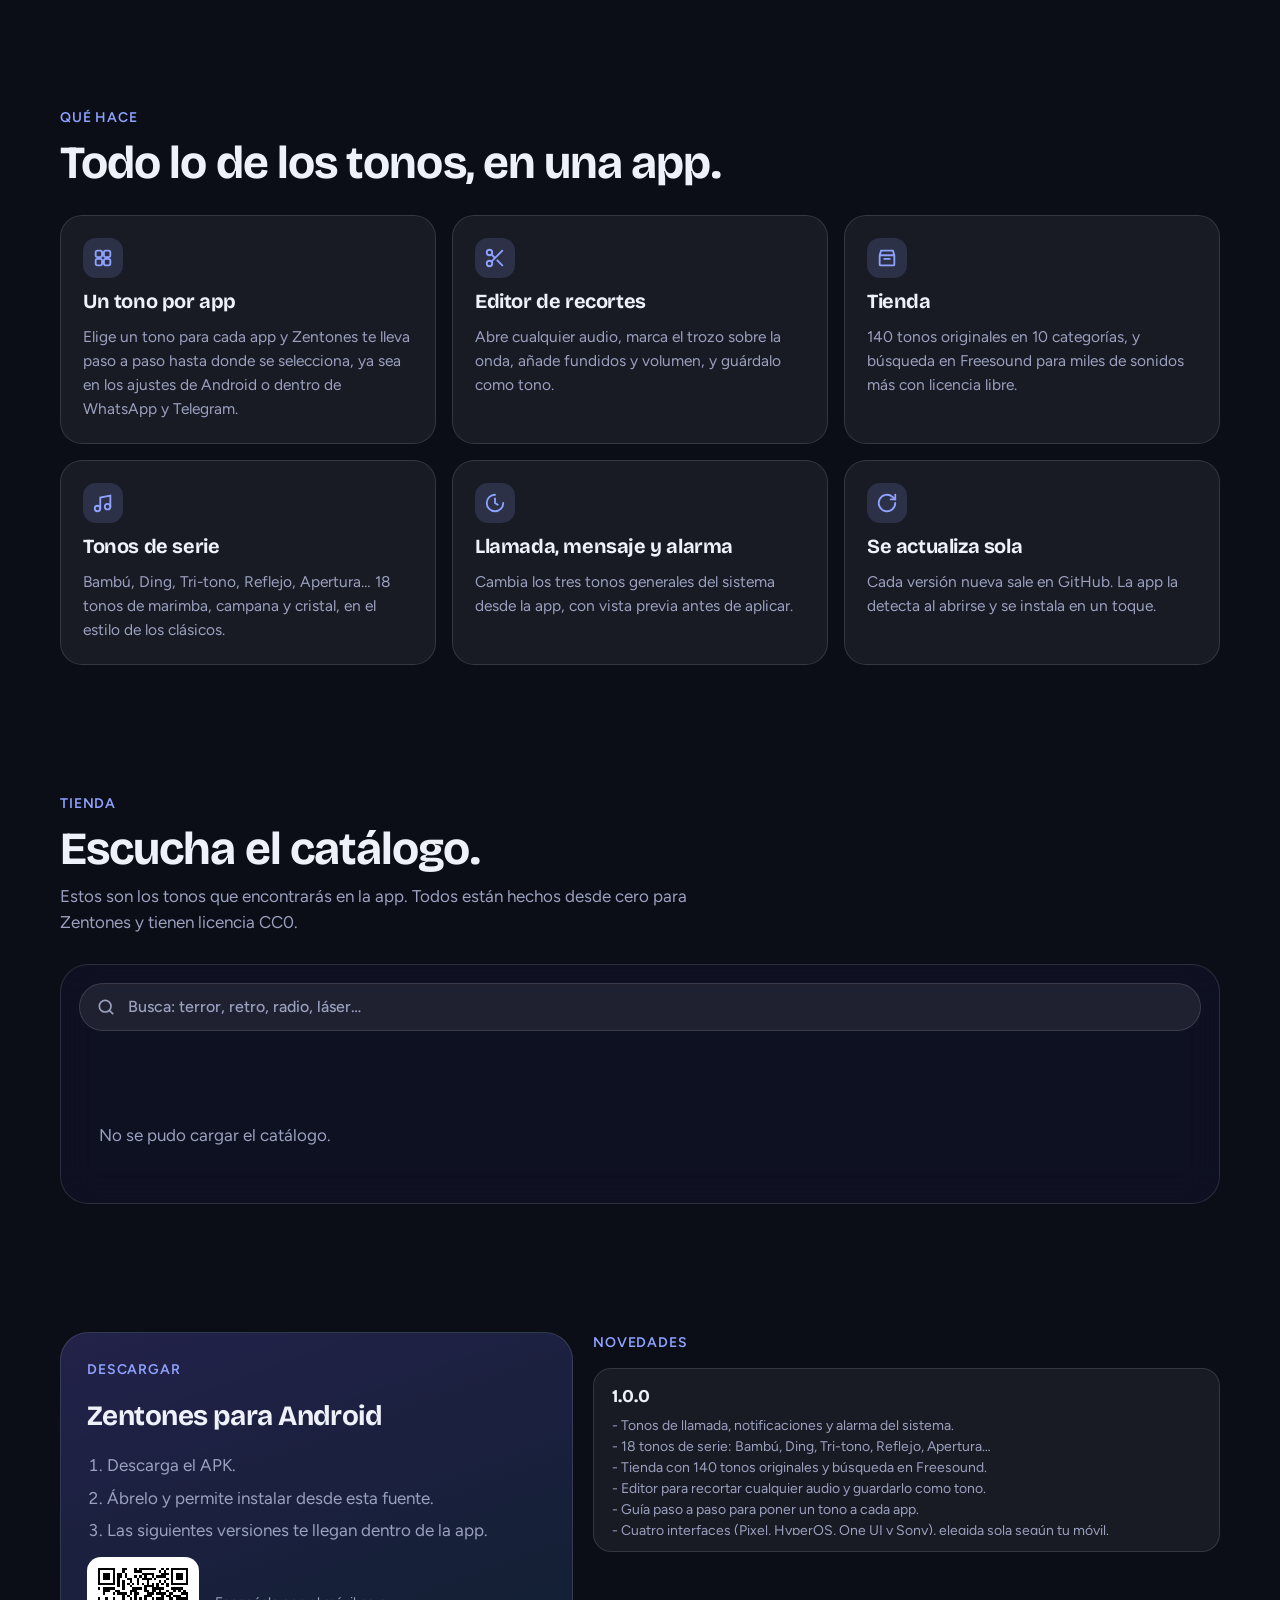
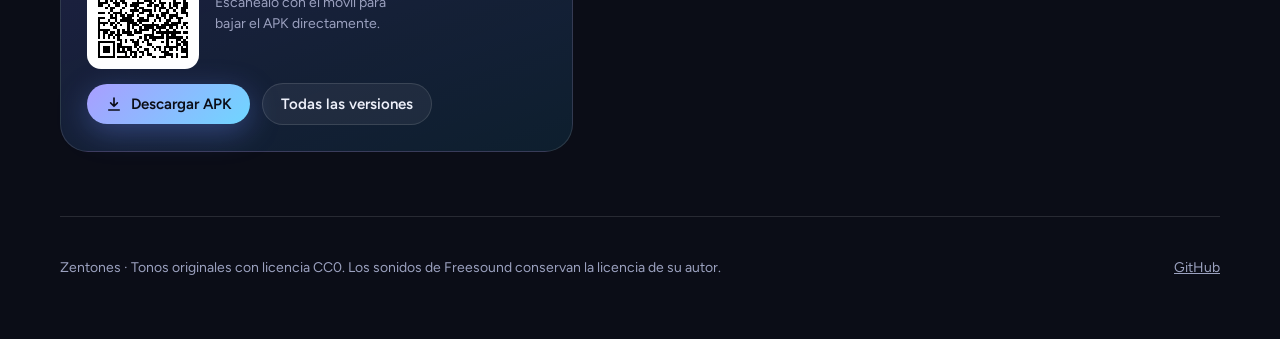
==== commit 8d305bc8: "Compilación en GitHub: proyecto en android/, keystore fijo, versión por ejecución y workflow APK Co-" ====
--- a/docs/index.html
+++ b/docs/index.html
@@ -266,7 +266,7 @@
         </a>
       </div>
       <div class="meta">
-        <span>Versión <b id="ver">—</b></span>
+        <span>Última APK <b id="ver">—</b></span>
         <span>Android 10 o superior</span>
         <span><b id="tone-count">140</b> tonos en la tienda</span>
       </div>
@@ -446,7 +446,7 @@
         <div class="sec-head" style="margin-bottom:14px">
           <span class="eyebrow">Novedades</span>
         </div>
-        <div class="releases" id="releases"><p class="empty">Las versiones aparecerán aquí cuando publiques la primera en GitHub.</p></div>
+        <div class="releases" id="releases"><p class="empty">Cargando novedades…</p></div>
       </div>
     </div>
   </section>
@@ -469,7 +469,7 @@
   const GH = `https://github.com/${REPO}`;
   document.querySelectorAll(".repo-link").forEach(a => a.href = GH);
   document.getElementById("all-rel").href = `${GH}/releases`;
-  const APK = `${GH}/releases/latest/download/Zentones.apk`;
+  const APK = `${GH}/releases/download/android-latest/Zentones.apk`;
   document.getElementById("apk").href = APK;
   try { document.getElementById("qr").innerHTML = QR.svg(APK, { ecl: "M", border: 2 }); } catch (e) { document.querySelector(".qr-row").remove(); }
   document.querySelectorAll(".nav .apk-link, .hero .apk-link").forEach(a => a.href = "#descargar");
@@ -485,17 +485,19 @@
 
   // Versiones desde la API de GitHub
   const esc = s => String(s).replace(/[&<>"]/g, c => ({ "&": "&amp;", "<": "&lt;", ">": "&gt;", '"': "&quot;" }[c]));
-  const notesP = fetch("changelog.json", { cache: "no-store" }).then(r => r.json()).catch(() => ({}));
-  fetch(`https://api.github.com/repos/${REPO}/releases?per_page=5`).then(r => r.ok ? r.json() : []).then(async list => {
-    if (!Array.isArray(list) || !list.length) return;
-    const notes = await notesP;
-    list.forEach(r => { if (!r.body) r.body = (notes[r.tag_name.replace(/^v/, "")] || {}).es || ""; });
-    const v = list[0].tag_name;
-    document.getElementById("ver").textContent = v.replace(/^v/, "");
-    document.getElementById("ver2").textContent = v;
-    document.getElementById("releases").innerHTML = list.map(r => `
-      <article class="rel"><header><h4>${esc(r.tag_name)}</h4><time>${new Date(r.published_at).toLocaleDateString("es-ES", { day: "numeric", month: "short", year: "numeric" })}</time></header>
-      ${r.body ? `<pre>${esc(r.body.slice(0, 600))}</pre>` : ""}</article>`).join("");
+  // Última APK (release "android-latest") + novedades de changelog.json
+  const fecha = d => new Date(d).toLocaleDateString("es-ES", { day: "numeric", month: "short", year: "numeric" });
+  fetch(`https://api.github.com/repos/${REPO}/releases/tags/android-latest`).then(r => r.ok ? r.json() : null).then(rel => {
+    const apk = rel && (rel.assets || []).find(a => a.name.endsWith(".apk"));
+    if (!apk) return;
+    document.getElementById("ver").textContent = fecha(apk.updated_at);
+    document.getElementById("ver2").textContent = `· ${fecha(apk.updated_at)}`;
+  }).catch(() => {});
+  fetch("changelog.json", { cache: "no-store" }).then(r => r.json()).then(notes => {
+    const list = Object.keys(notes).filter(k => k !== "_");
+    if (!list.length) return;
+    document.getElementById("releases").innerHTML = list.map(v => `
+      <article class="rel"><header><h4>${esc(v)}</h4></header><pre>${esc((notes[v].es || "").replace(/^##.*\n+/, ""))}</pre></article>`).join("");
   }).catch(() => {});
 
   // Tienda
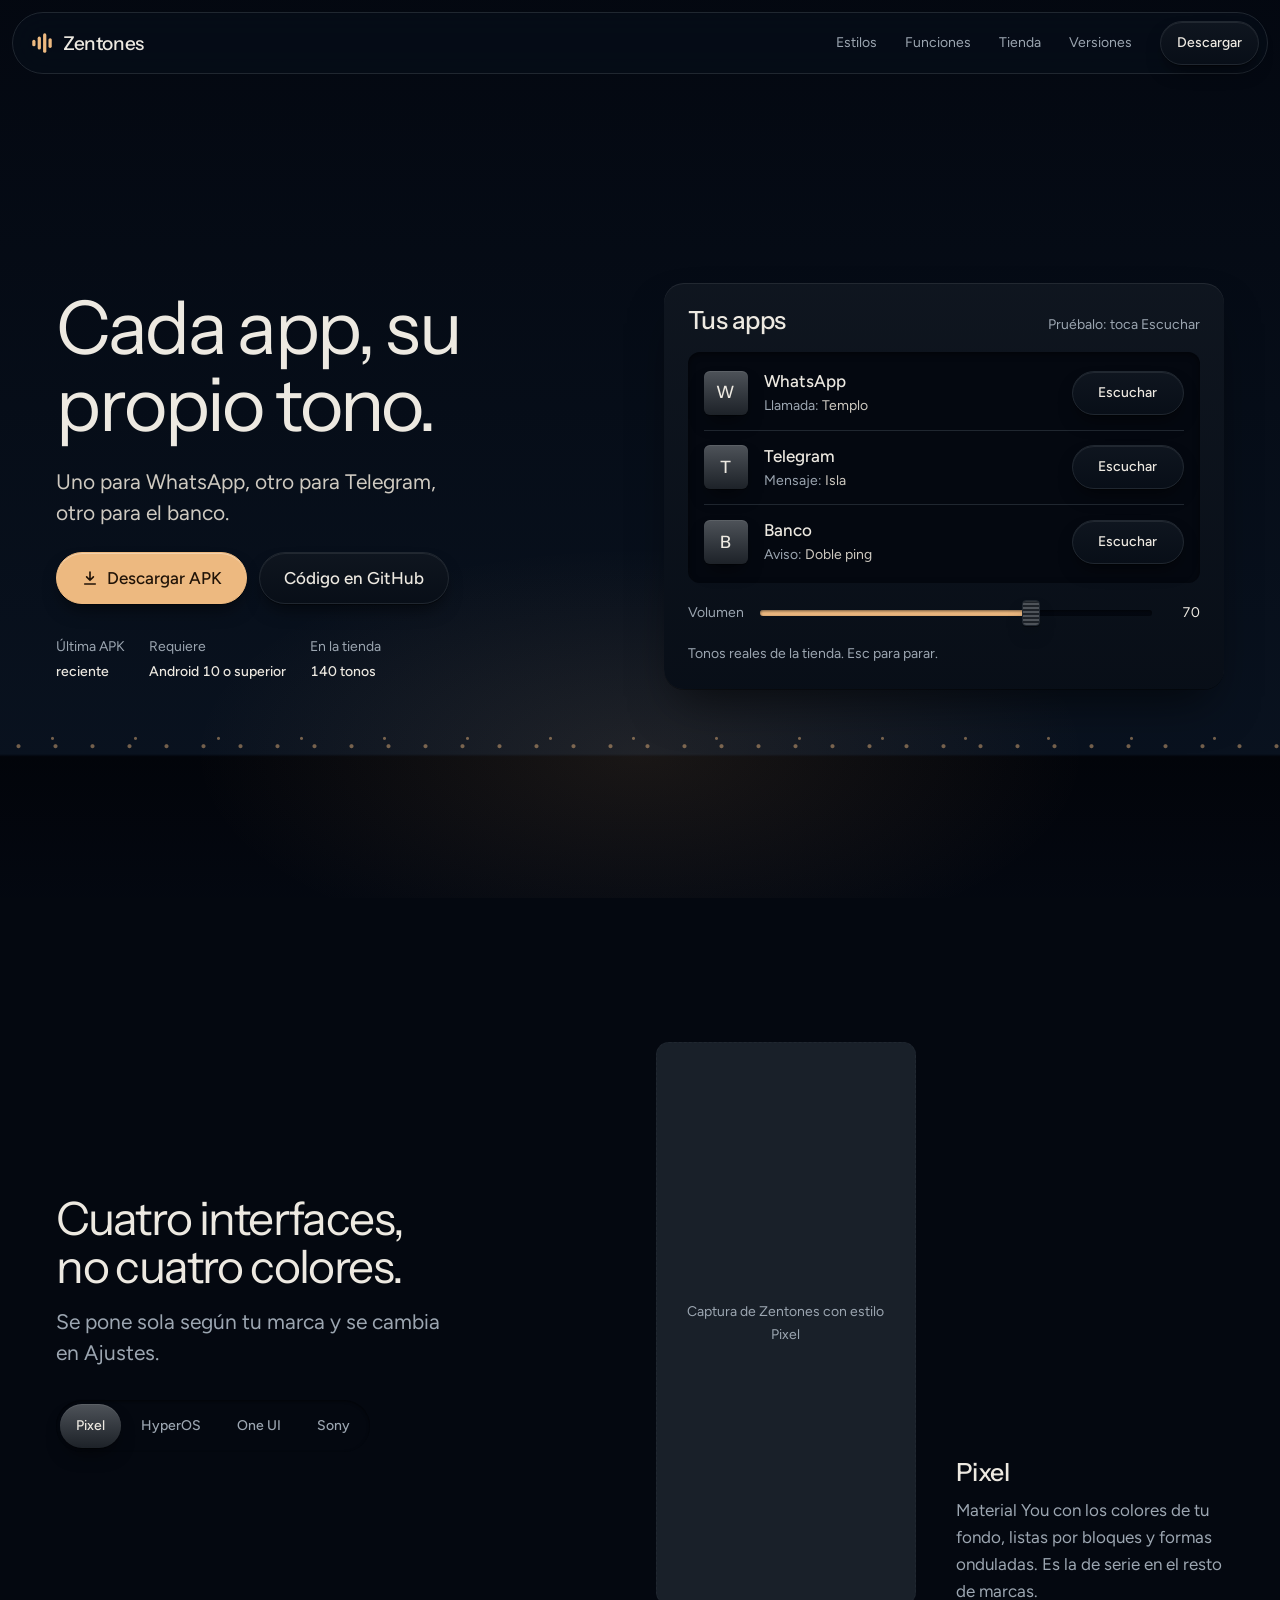
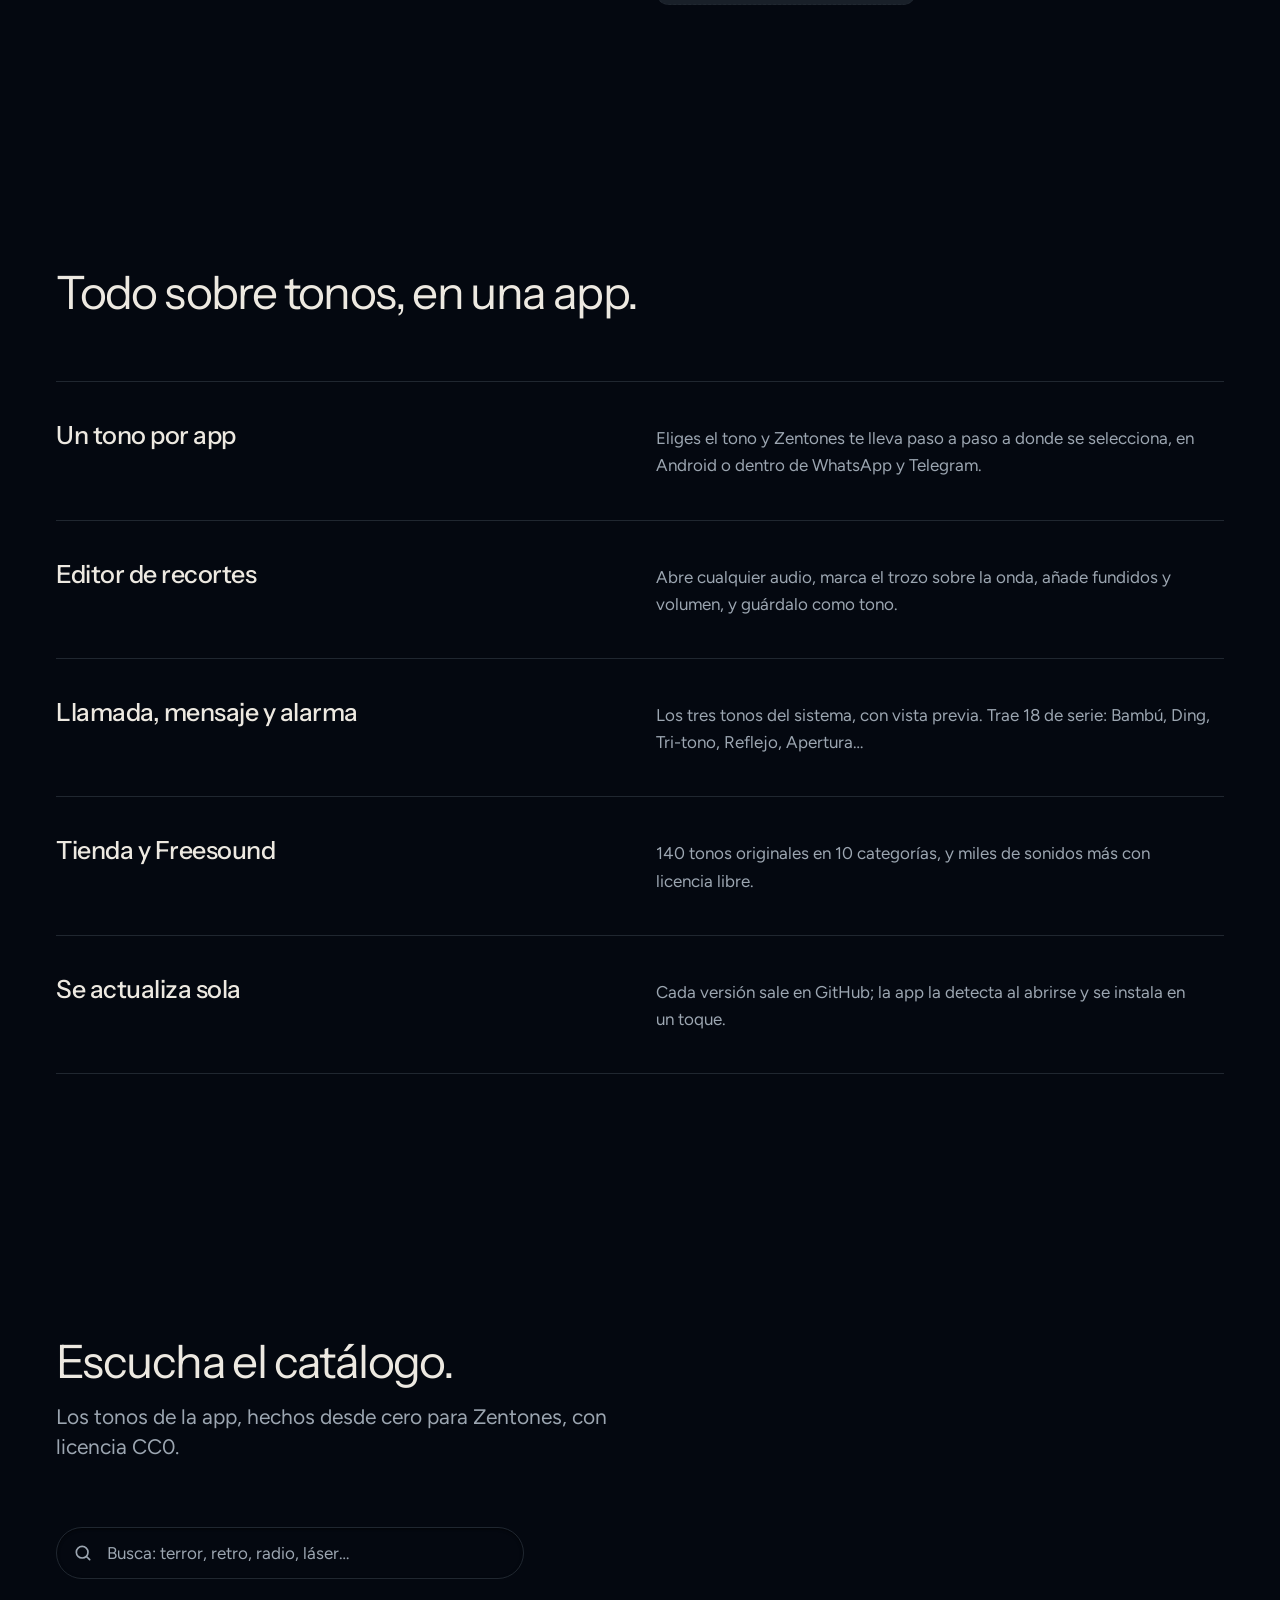
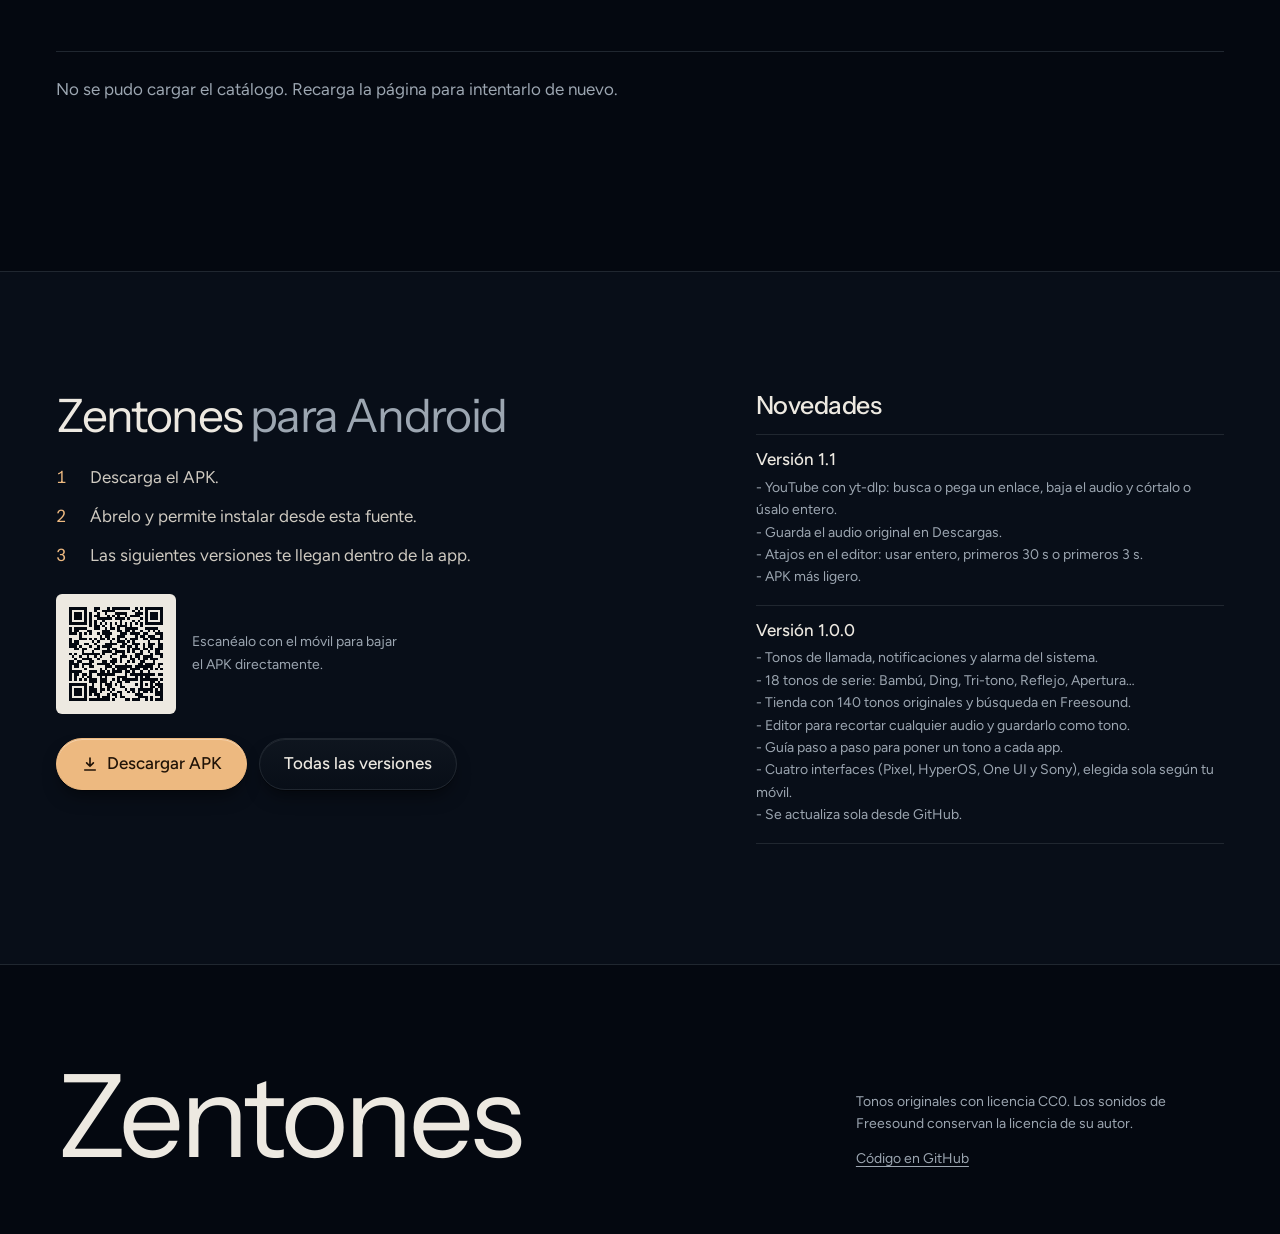
==== commit cdea62ce: "Web: rediseño con Hallmark (tema Ribbon, noche y ámbar) - Hero con un panel que reproduce tonos real" ====
--- a/docs/index.html
+++ b/docs/index.html
@@ -3,459 +3,412 @@
 <head>
 <meta charset="utf-8">
 <meta name="viewport" content="width=device-width, initial-scale=1">
-<title>Zentones</title>
+<title>Zentones: un tono para cada app</title>
 <meta name="description" content="Tonos de llamada y de mensaje para cada app, con tienda, editor y cuatro interfaces: Pixel, HyperOS, One UI y Sony.">
+<meta name="theme-color" content="#0b0f1a">
 <link rel="preconnect" href="https://fonts.googleapis.com">
 <link rel="preconnect" href="https://fonts.gstatic.com" crossorigin>
-<link href="https://fonts.googleapis.com/css2?family=Bricolage+Grotesque:opsz,wght@12..96,500;12..96,700;12..96,800&family=Figtree:wght@400;500;600;700&display=swap" rel="stylesheet">
-<link rel="icon" href="data:image/svg+xml,%3Csvg xmlns='http://www.w3.org/2000/svg' viewBox='0 0 108 108'%3E%3Cdefs%3E%3ClinearGradient id='g' x2='1' y2='1'%3E%3Cstop stop-color='%236C5CFF'/%3E%3Cstop offset='1' stop-color='%231FB6FF'/%3E%3C/linearGradient%3E%3C/defs%3E%3Crect width='108' height='108' rx='30' fill='url(%23g)'/%3E%3Cg fill='white'%3E%3Crect x='30' y='45' width='8' height='18' rx='4'/%3E%3Crect x='42' y='35' width='8' height='38' rx='4'/%3E%3Crect x='54' y='27' width='8' height='54' rx='4'/%3E%3Crect x='66' y='38' width='8' height='32' rx='4'/%3E%3C/g%3E%3C/svg%3E">
+<link href="https://fonts.googleapis.com/css2?family=Instrument+Sans:wght@400;500&family=Figtree:wght@400;500&display=swap" rel="stylesheet">
+<link rel="icon" href="data:image/svg+xml,%3Csvg xmlns='http://www.w3.org/2000/svg' viewBox='0 0 108 108'%3E%3Crect width='108' height='108' rx='30' fill='%230b0f1a'/%3E%3Cg fill='%23f2bf72'%3E%3Crect x='30' y='45' width='8' height='18' rx='4'/%3E%3Crect x='42' y='35' width='8' height='38' rx='4'/%3E%3Crect x='54' y='27' width='8' height='54' rx='4'/%3E%3Crect x='66' y='38' width='8' height='32' rx='4'/%3E%3C/g%3E%3C/svg%3E">
+<link rel="stylesheet" href="tokens.css">
 <style>
-/* Una sola atmósfera: noche azul tinta con cristal esmerilado, como la app.
-   Layout: barra de cristal fija → hero en dos columnas → estilos (4 móviles) → funciones → tienda → versiones. */
-:root {
-  --ink: #0B0D17;
-  --ink-2: #12152A;
-  --glass: rgba(255, 255, 255, 0.06);
-  --glass-line: rgba(255, 255, 255, 0.12);
-  --text: #EEF0FA;
-  --muted: #9BA1BF;
-  --violet: #7B6CFF;
-  --cyan: #2CC0FF;
-  --accent: #8FA2FF;
-  --display: "Bricolage Grotesque", "Segoe UI", system-ui, sans-serif;
-  --body: "Figtree", "Segoe UI", system-ui, -apple-system, sans-serif;
-  --r: 22px;
-  color-scheme: dark;
-}
-* { box-sizing: border-box; }
-html { scroll-behavior: smooth; }
-@media (prefers-reduced-motion: reduce) { html { scroll-behavior: auto; } *, *::before, *::after { animation: none !important; transition: none !important; } }
+/* Hallmark · shape: Workbench · genre: atmospheric · theme: Ribbon (by request, from the reel) · redesign: full · job: try, then download
+ * hero: Stage · nav: floating pill · footer: statement · imagery: the product (its own catalogue, playable) and four screenshot slots · signature: the per-app tone panel, playing real catalogue tones · ribbon: two-in-the-morning
+ * axes: dark/grotesk-sans/chromatic-amber · posture: committed · contrast: pass · fold: pass · v2.0.0 */
+/* Hallmark · pre-emit critique: P4 H4 E4 S4 R4 V4 · weakest: S, the four drawn phones could be any app; replaced with screenshot slots and led with the tone panel that really plays */
+/* Hallmark · dropped #wave · Ribbon refuses a drawn waveform; the hero panel plays real tones instead */
+/* Hallmark · dropped the four hand-drawn phones · Floor 11 (hand-drawn OS window); slots for real screenshots in their place */
+/* Hallmark · replaced the violet-to-cyan logo gradient · Floor 11 (purple-to-blue gradient) */
+
+/* Base the Floor decides */
+*, *::before, *::after { box-sizing: border-box; }
+html { overflow-x: clip; scroll-behavior: smooth; scroll-padding-top: 96px; -webkit-text-size-adjust: 100%; }
 body {
-  margin: 0; background: var(--ink); color: var(--text); font-family: var(--body); font-size: 17px; line-height: 1.55;
-  -webkit-font-smoothing: antialiased; overflow-x: hidden;
-}
-body::before {
-  content: ""; position: fixed; inset: -20vmax; z-index: -1; pointer-events: none;
+  overflow-x: clip; margin: 0; background: var(--color-paper); color: var(--color-ink);
+  font: 400 var(--text-md)/1.6 var(--font-body); -webkit-font-smoothing: antialiased; font-synthesis: none;
+}
+h1, h2, h3, h4 {
+  margin: 0; font-family: var(--font-display); font-weight: 400; letter-spacing: var(--tracking-display);
+  line-height: 1.04; text-wrap: balance; overflow-wrap: break-word; min-width: 0; color: var(--color-ink);
+}
+h1 { max-width: 14ch; }
+h2 { max-width: 22ch; font-size: var(--text-section); }
+h3 { font-size: var(--text-title); font-weight: 500; letter-spacing: -0.02em; }
+p { margin: 0; text-wrap: pretty; }
+a { color: inherit; text-underline-offset: 3px; text-decoration-thickness: 1px; }
+a:hover { text-decoration-color: var(--color-accent); }
+button { font: inherit; color: inherit; }
+:focus-visible { outline: 2px solid var(--color-focus); outline-offset: 3px; }
+::selection { background: var(--color-accent); color: var(--color-accent-ink); }
+.container { width: 100%; max-width: calc(var(--container) + 2 * var(--gutter)); margin-inline: auto; padding-inline: var(--gutter); }
+.muted { color: var(--color-muted); }
+.visually-hidden { position: absolute; width: 1px; height: 1px; overflow: hidden; clip-path: inset(50%); white-space: nowrap; }
+@media (prefers-reduced-motion: reduce) {
+  html { scroll-behavior: auto; }
+  *, *::before, *::after { animation: none !important; transition: none !important; }
+}
+
+/* Controls: machined pills */
+.btn {
+  display: inline-flex; align-items: center; justify-content: center; gap: var(--space-xs);
+  min-height: 52px; padding: 0 var(--space-lg); border: var(--rule-hair) solid var(--color-rule); border-radius: var(--radius-pill);
+  background: linear-gradient(var(--color-paper-3), var(--color-paper-2)); box-shadow: var(--edge-light), var(--shadow-part);
+  color: var(--color-ink); font: 500 var(--text-md)/1 var(--font-body); text-decoration: none; white-space: nowrap; cursor: pointer;
+  transition: transform var(--dur-micro) var(--ease-out), border-color var(--dur-short) var(--ease-out), background-color var(--dur-short) var(--ease-out);
+}
+.btn:hover { border-color: var(--color-muted); }
+.btn:active { transform: translateY(1px); }
+.btn svg { width: 18px; height: 18px; flex-shrink: 0; }
+.btn--primary { background: var(--color-accent); border-color: var(--color-accent); color: var(--color-accent-ink); box-shadow: var(--edge-light-strong), var(--shadow-part); }
+.btn--primary:hover { border-color: var(--color-ink); }
+.btn--small { min-height: 44px; padding: 0 var(--space-md); font-size: var(--text-sm); }
+.btn:disabled { opacity: 0.55; cursor: not-allowed; }
+
+/* Nav: one floating pill on the night */
+.nav-wrap { position: sticky; top: var(--space-sm); z-index: 300; padding-inline: var(--space-sm); }
+.nav {
+  max-width: var(--container); margin: var(--space-sm) auto 0; display: flex; align-items: center; gap: var(--space-md);
+  padding: var(--space-xs) var(--space-xs) var(--space-xs) var(--space-md); border-radius: var(--radius-pill);
+  background: var(--color-glass); border: var(--rule-hair) solid var(--color-rule);
+  backdrop-filter: blur(18px) saturate(140%); -webkit-backdrop-filter: blur(18px) saturate(140%);
+}
+.brand { display: inline-flex; align-items: center; gap: var(--space-xs); font: 500 1.1875rem/1 var(--font-display); letter-spacing: -0.02em; text-decoration: none; }
+.brand svg { width: 26px; height: 26px; flex-shrink: 0; color: var(--color-accent); }
+.nav-links { display: flex; gap: var(--space-2xs); margin-left: auto; }
+.nav-links a { padding: var(--space-xs) var(--space-sm); border-radius: var(--radius-pill); color: var(--color-muted); font-size: var(--text-sm); text-decoration: none; transition: color var(--dur-short) var(--ease-out), background-color var(--dur-short) var(--ease-out); }
+.nav-links a:hover { color: var(--color-ink); background: var(--color-paper-3); }
+@media (max-width: 760px) { .nav-links { display: none; } .nav .btn { margin-left: auto; } }
+
+/* Hero: Stage, the night drawn behind */
+.hero { position: relative; isolation: isolate; margin-top: calc(-1 * 76px); padding-top: 76px; min-height: min(100dvh, 980px); display: grid; align-items: center; }
+.night { position: absolute; inset: 0; z-index: -1; overflow: hidden; background: linear-gradient(180deg, var(--color-paper) 0%, var(--color-sky) 84%, var(--color-land) 84.3%, var(--color-paper) 100%); }
+.night::before {
+  /* a far row of lit windows on the horizon: phones ringing in other rooms */
+  content: ""; position: absolute; left: 0; right: 0; top: calc(84% - 26px); height: 26px;
   background:
-    radial-gradient(40vmax 30vmax at 15% 10%, rgba(123, 108, 255, .28), transparent 70%),
-    radial-gradient(35vmax 28vmax at 90% 25%, rgba(44, 192, 255, .20), transparent 70%),
-    radial-gradient(40vmax 30vmax at 50% 95%, rgba(123, 108, 255, .14), transparent 70%);
-}
-a { color: inherit; }
-:focus-visible { outline: 2px solid var(--cyan); outline-offset: 3px; border-radius: 8px; }
-h1, h2, h3 { font-family: var(--display); text-wrap: balance; margin: 0; letter-spacing: -0.02em; }
-.wrap { width: min(1160px, 100% - 32px); margin-inline: auto; }
-
-/* Barra de cristal */
-.nav {
-  position: sticky; top: 12px; z-index: 20; margin: 12px auto 0; width: min(1160px, 100% - 24px);
-  display: flex; align-items: center; gap: 18px; padding: 10px 12px 10px 16px; border-radius: 999px;
-  background: rgba(18, 21, 42, .55); border: 1px solid var(--glass-line);
-  backdrop-filter: blur(22px) saturate(160%); -webkit-backdrop-filter: blur(22px) saturate(160%);
-}
-.brand { display: flex; align-items: center; gap: 10px; font-family: var(--display); font-weight: 700; font-size: 19px; text-decoration: none; }
-.logo { width: 32px; height: 32px; border-radius: 10px; background: linear-gradient(135deg, var(--violet), var(--cyan)); display: grid; place-items: center; }
-.logo svg { width: 22px; height: 22px; }
-.nav .links { display: flex; gap: 4px; margin-left: auto; }
-.nav .links a { text-decoration: none; color: var(--muted); font-weight: 500; font-size: 15px; padding: 8px 12px; border-radius: 999px; }
-.nav .links a:hover { color: var(--text); background: var(--glass); }
-.btn {
-  display: inline-flex; align-items: center; gap: 8px; border: 0; cursor: pointer; text-decoration: none; white-space: nowrap;
-  font: 600 15px var(--body); padding: 11px 18px; border-radius: 999px; color: #0B0D17;
-  background: linear-gradient(135deg, #A99EFF, #6FD6FF); box-shadow: 0 8px 30px rgba(108, 140, 255, .35);
-}
-.btn.ghost { background: var(--glass); color: var(--text); border: 1px solid var(--glass-line); box-shadow: none; }
-.btn svg { width: 18px; height: 18px; }
-@media (max-width: 760px) { .nav .links { display: none; } .nav .btn { margin-left: auto; } }
-
-/* Hero */
-.hero { display: grid; grid-template-columns: 1.1fr .9fr; gap: 40px; align-items: center; padding: 72px 0 40px; }
-.hero h1 { font-size: clamp(44px, 7vw, 84px); line-height: .98; font-weight: 800; }
-.hero h1 span { background: linear-gradient(100deg, #B3A9FF, #6FD6FF); -webkit-background-clip: text; background-clip: text; color: transparent; }
-.hero p.lead { color: var(--muted); font-size: 19px; max-width: 34ch; margin: 20px 0 28px; }
-.cta { display: flex; flex-wrap: wrap; gap: 12px; align-items: center; }
-.meta { margin-top: 18px; color: var(--muted); font-size: 14px; display: flex; gap: 16px; flex-wrap: wrap; }
-.meta b { color: var(--text); font-weight: 600; font-variant-numeric: tabular-nums; }
-@media (max-width: 860px) { .hero { grid-template-columns: 1fr; padding-top: 48px; } }
-
-/* Teléfono del hero: tarjeta "sonando ahora" */
-.stage { position: relative; display: grid; place-items: center; }
-.ringing {
-  width: min(340px, 100%); padding: 22px; border-radius: 32px; background: rgba(255, 255, 255, .07);
-  border: 1px solid var(--glass-line); backdrop-filter: blur(26px); -webkit-backdrop-filter: blur(26px);
-  box-shadow: 0 30px 80px rgba(0, 0, 0, .45);
-}
-.ringing .row { display: flex; align-items: center; gap: 12px; }
-.ringing .app { width: 44px; height: 44px; border-radius: 14px; background: #25D366; display: grid; place-items: center; font-weight: 700; color: #fff; }
-.ringing small { color: var(--muted); display: block; font-size: 13px; }
-.wave { display: flex; align-items: center; gap: 4px; height: 70px; margin: 22px 0 18px; }
-.wave i { flex: 1; border-radius: 4px; background: linear-gradient(180deg, #B3A9FF, #6FD6FF); animation: bounce 1.2s ease-in-out infinite; transform-origin: center; }
-@keyframes bounce { 50% { transform: scaleY(.35); } }
-.pills { display: flex; gap: 8px; flex-wrap: wrap; }
-.pill { font-size: 13px; padding: 6px 12px; border-radius: 999px; background: var(--glass); border: 1px solid var(--glass-line); color: var(--muted); }
-.pill.on { color: #0B0D17; background: #B3C0FF; border-color: transparent; font-weight: 600; }
-
-section { padding: 64px 0; }
-.eyebrow { color: var(--accent); font-weight: 600; font-size: 14px; letter-spacing: .06em; text-transform: uppercase; }
-.sec-head { display: grid; gap: 10px; margin-bottom: 28px; max-width: 62ch; }
-.sec-head h2 { font-size: clamp(30px, 4.4vw, 46px); line-height: 1.05; font-weight: 700; }
-.sec-head p { margin: 0; color: var(--muted); }
-
-/* Estilos: cuatro móviles de verdad distintos */
-.phones { display: grid; grid-template-columns: repeat(4, minmax(220px, 1fr)); gap: 20px; overflow-x: auto; padding-bottom: 8px; scroll-snap-type: x mandatory; }
-.phone-wrap { scroll-snap-align: center; display: grid; gap: 12px; }
-.phone-wrap h3 { font-size: 20px; }
-.phone-wrap p { margin: 0; color: var(--muted); font-size: 14px; }
-.phone {
-  position: relative; aspect-ratio: 9 / 18.5; border-radius: 34px; overflow: hidden; border: 6px solid #1C1F33;
-  box-shadow: 0 20px 50px rgba(0, 0, 0, .5); font-family: var(--body);
-}
-.phone .sb { height: 22px; }
-.phone .navbar { position: absolute; left: 0; right: 0; bottom: 0; display: flex; justify-content: space-around; align-items: center; }
-.ic { width: 18px; height: 18px; border-radius: 6px; display: inline-block; flex: none; }
-.line { height: 7px; border-radius: 4px; display: block; }
-
-/* Pixel */
-.px { background: #EEF0FB; color: #1A1B2E; }
-.px .t { font-size: 27px; padding: 22px 16px 10px; font-weight: 500; }
-.px .tiles { display: grid; grid-template-columns: 1fr 1fr; gap: 8px; padding: 0 10px; }
-.px .tile { border-radius: 20px; padding: 12px; background: #DDE1FF; }
-.px .tile.alt { background: #F6DCF0; }
-.px .cookie { width: 30px; height: 30px; background: #4A5AC7; clip-path: polygon(50% 0, 62% 8%, 77% 5%, 83% 19%, 97% 25%, 93% 40%, 100% 50%, 93% 60%, 97% 75%, 83% 81%, 77% 95%, 62% 92%, 50% 100%, 38% 92%, 23% 95%, 17% 81%, 3% 75%, 7% 60%, 0 50%, 7% 40%, 3% 25%, 17% 19%, 23% 5%, 38% 8%); }
-.px .tile.alt .cookie { background: #9A4A8A; }
-.px .lbl { color: #4A5AC7; font-size: 11px; font-weight: 600; padding: 12px 18px 6px; }
-.px .seg { margin: 0 10px; display: grid; gap: 2px; }
-.px .seg div { background: #fff; padding: 10px; display: flex; gap: 10px; align-items: center; border-radius: 4px; }
-.px .seg div:first-child { border-radius: 18px 18px 4px 4px; }
-.px .seg div:last-child { border-radius: 4px 4px 18px 18px; }
-.px .seg .ic { border-radius: 50%; background: #DDE1FF; }
-.px .navbar { height: 56px; background: rgba(238, 240, 251, .8); backdrop-filter: blur(10px); }
-.px .navbar span { width: 22px; height: 16px; border-radius: 999px; background: #C6CBEA; }
-.px .navbar span.on { width: 44px; background: #DDE1FF; box-shadow: inset 0 0 0 7px #DDE1FF, inset 0 0 0 20px #4A5AC7; }
-
-/* HyperOS */
-.hy { background: #F7F7F7; color: #000; }
-.hy .t { font-size: 26px; font-weight: 600; padding: 34px 18px 12px; letter-spacing: -.02em; }
-.hy .tiles { display: grid; grid-template-columns: 1fr 1fr; gap: 8px; padding: 0 10px; }
-.hy .tile { background: #fff; border-radius: 18px; padding: 12px; }
-.hy .tile .dot { width: 26px; height: 26px; border-radius: 50%; background: #0D84FF; margin-bottom: 14px; }
-.hy .tile.alt .dot { background: #FF8A2A; }
-.hy .card { margin: 10px; background: #fff; border-radius: 16px; overflow: hidden; }
-.hy .card div { padding: 10px 12px; display: flex; gap: 10px; align-items: center; }
-.hy .card .ic { border-radius: 6px; }
-.hy .chev { margin-left: auto; width: 6px; height: 6px; border-right: 2px solid #C4C4C4; border-top: 2px solid #C4C4C4; transform: rotate(45deg); }
-.hy .navbar { height: 50px; background: rgba(247, 247, 247, .85); border-top: .5px solid #E2E2E2; backdrop-filter: blur(10px); }
-.hy .navbar span { width: 18px; height: 18px; border-radius: 5px; border: 2px solid #A8A8A8; }
-.hy .navbar span.on { border-color: #0D84FF; background: #0D84FF; }
-
-/* One UI */
-.ou { background: #F2F2F2; color: #010101; }
-.ou .head { height: 33%; display: grid; place-items: center; text-align: center; }
-.ou .head b { font-weight: 400; font-size: 27px; display: block; }
-.ou .head small { color: #7D7D7D; font-size: 11px; }
-.ou .lbl { font-size: 11px; font-weight: 700; color: #7D7D7D; padding: 0 20px 6px; }
-.ou .card { margin: 0 8px 8px; background: #fff; border-radius: 22px; }
-.ou .card div { padding: 11px 14px; display: flex; gap: 10px; align-items: center; }
-.ou .card div + div { border-top: 1px solid #ECECEC; margin-left: 42px; padding-left: 0; }
-.ou .card .ic { border-radius: 50%; }
-.ou .sub { color: #387AFF; }
-.ou .navbar { left: 14px; right: 14px; bottom: 12px; height: 46px; border-radius: 999px; background: rgba(255, 255, 255, .75); box-shadow: 0 8px 24px rgba(0, 0, 0, .15); backdrop-filter: blur(12px); padding: 4px; }
-.ou .navbar span { flex: 1; height: 100%; border-radius: 999px; display: grid; place-items: center; }
-.ou .navbar span::after { content: ""; width: 14px; height: 14px; border-radius: 4px; background: #9A9A9A; }
-.ou .navbar span.on { background: rgba(0, 0, 0, .07); }
-.ou .navbar span.on::after { background: #010101; }
-
-/* Sony */
-.so { background: #101112; color: #E8E8E8; }
-.so .top { padding: 10px 14px 0; font-size: 15px; letter-spacing: .02em; }
-.so .tabs { display: flex; margin-top: 10px; border-bottom: 1px solid #2A2B2E; }
-.so .tabs span { flex: 1; text-align: center; font-size: 8.5px; letter-spacing: .12em; color: #9AA0A6; padding: 9px 0; }
-.so .tabs span.on { color: #7FB2CF; box-shadow: inset 0 -2px 0 #7FB2CF; }
-.so .lbl { font-size: 9px; letter-spacing: .14em; color: #7FB2CF; padding: 16px 14px 4px; font-weight: 600; }
-.so .rows div { padding: 11px 14px; display: flex; gap: 12px; align-items: center; border-bottom: 1px solid #222326; }
-.so .rows .ic { border: 1.5px solid #9AA0A6; border-radius: 3px; background: none; width: 15px; height: 15px; }
-.so .tile { margin: 12px 14px 0; border: 1px solid #2A2B2E; border-radius: 4px; padding: 10px; display: flex; gap: 10px; }
-.so .tile i { width: 3px; background: #7FB2CF; }
-.so .switch { margin-left: auto; width: 26px; height: 10px; border-radius: 5px; background: rgba(127, 178, 207, .45); position: relative; }
-.so .switch::after { content: ""; position: absolute; right: -2px; top: -4px; width: 17px; height: 17px; border-radius: 50%; background: #7FB2CF; }
-
-/* Funciones */
-.features { display: grid; grid-template-columns: repeat(3, 1fr); gap: 16px; }
-.feat { padding: 22px; border-radius: var(--r); background: var(--glass); border: 1px solid var(--glass-line); display: grid; gap: 8px; align-content: start; }
-.feat h3 { font-size: 20px; font-weight: 700; }
-.feat p { margin: 0; color: var(--muted); font-size: 15.5px; }
-.feat .badge { width: 40px; height: 40px; border-radius: 13px; display: grid; place-items: center; background: rgba(143, 162, 255, .16); color: var(--accent); }
-.feat .badge svg { width: 22px; height: 22px; }
-@media (max-width: 900px) { .features { grid-template-columns: 1fr 1fr; } }
-@media (max-width: 560px) { .features { grid-template-columns: 1fr; } }
-
-/* Tienda */
-.store { border-radius: 28px; background: rgba(18, 21, 42, .6); border: 1px solid var(--glass-line); padding: 18px; backdrop-filter: blur(18px); }
-.toolbar { display: grid; gap: 12px; margin-bottom: 14px; }
-.search { display: flex; align-items: center; gap: 10px; padding: 0 16px; height: 48px; border-radius: 999px; background: rgba(255, 255, 255, .07); border: 1px solid var(--glass-line); }
-.search input { flex: 1; background: none; border: 0; outline: 0; color: var(--text); font: 500 16px var(--body); }
-.search input::placeholder { color: var(--muted); }
-.chips { display: flex; gap: 8px; overflow-x: auto; padding-bottom: 2px; }
-.chip { flex: none; border: 1px solid var(--glass-line); background: transparent; color: var(--muted); font: 500 14px var(--body); padding: 7px 14px; border-radius: 999px; cursor: pointer; }
-.chip[aria-pressed="true"] { background: #B3C0FF; color: #0B0D17; border-color: transparent; font-weight: 600; }
-.count { color: var(--muted); font-size: 14px; font-variant-numeric: tabular-nums; }
-.grid { display: grid; grid-template-columns: repeat(auto-fill, minmax(250px, 1fr)); gap: 10px; max-height: 620px; overflow-y: auto; padding-right: 4px; }
-.tone { display: flex; gap: 12px; align-items: center; padding: 12px; border-radius: 16px; background: rgba(255, 255, 255, .04); border: 1px solid transparent; }
-.tone:hover { border-color: var(--glass-line); }
-.tone .play { flex: none; width: 42px; height: 42px; border-radius: 50%; border: 0; cursor: pointer; display: grid; place-items: center; background: rgba(143, 162, 255, .18); color: var(--accent); }
-.tone .play.on { background: linear-gradient(135deg, #A99EFF, #6FD6FF); color: #0B0D17; }
-.tone .play svg { width: 18px; height: 18px; }
-.tone b { display: block; font-weight: 600; }
-.tone small { color: var(--muted); font-size: 13px; }
-.tone .kind { margin-left: auto; font-size: 12px; padding: 3px 9px; border-radius: 999px; background: rgba(44, 192, 255, .14); color: #8FDcff; }
-.tone .kind.msg { background: rgba(123, 108, 255, .16); color: #C2B9FF; }
-.empty { color: var(--muted); padding: 20px; }
-
-/* Versiones */
-.dl { display: grid; grid-template-columns: .9fr 1.1fr; gap: 20px; align-items: start; }
-.dl-card { padding: 26px; border-radius: 28px; background: linear-gradient(160deg, rgba(123, 108, 255, .22), rgba(44, 192, 255, .1)); border: 1px solid var(--glass-line); display: grid; gap: 14px; }
-.dl-card h3 { font-size: 28px; }
-.dl-card ol { margin: 0; padding-left: 20px; color: var(--muted); display: grid; gap: 6px; }
-.releases { display: grid; gap: 10px; }
-.rel { padding: 16px 18px; border-radius: 18px; background: var(--glass); border: 1px solid var(--glass-line); }
-.rel header { display: flex; justify-content: space-between; gap: 10px; align-items: baseline; }
-.rel h4 { margin: 0; font: 700 18px var(--display); }
-.rel time { color: var(--muted); font-size: 13px; font-variant-numeric: tabular-nums; }
-.rel pre { white-space: pre-wrap; font: 14px/1.5 var(--body); color: var(--muted); margin: 8px 0 0; max-height: 120px; overflow: auto; }
-@media (max-width: 860px) { .dl { grid-template-columns: 1fr; } }
-
-.qr-row { display: flex; gap: 16px; align-items: center; }
-.qr-row p { margin: 0; color: var(--muted); font-size: 14px; max-width: 22ch; }
-.qr { width: 112px; height: 112px; flex: none; border-radius: 14px; overflow: hidden; background: #fff; padding: 6px; }
+    radial-gradient(circle at 50% 70%, var(--color-window) 0 1.5px, transparent 2.5px) 0 0 / 37px 26px repeat-x,
+    radial-gradient(circle at 50% 40%, var(--color-window) 0 1px, transparent 2px) 11px 0 / 83px 26px repeat-x;
+  opacity: 0.55;
+}
+.night::after {
+  /* one quiet bloom low on the horizon */
+  content: ""; position: absolute; left: 50%; top: 84%; width: 70%; height: 46%; translate: -50% -50%;
+  background: radial-gradient(closest-side, var(--color-bloom), transparent);
+}
+.hero-grid { display: grid; grid-template-columns: repeat(12, minmax(0, 1fr)); gap: var(--gap-columns); align-items: center; padding-block: var(--space-2xl); }
+.hero-copy { grid-column: 1 / span 5; display: grid; gap: var(--space-lg); }
+.hero h1 { font-size: var(--text-display); }
+.hero .lead { font-size: var(--text-lead); line-height: 1.45; color: var(--color-ink-2); max-width: 30ch; }
+.actions { display: flex; flex-wrap: wrap; gap: var(--space-sm); }
+.facts { display: flex; flex-wrap: wrap; gap: var(--space-lg); margin: var(--space-xs) 0 0; font-size: var(--text-sm); }
+.facts div { display: grid; gap: var(--space-3xs); }
+.facts dt { color: var(--color-muted); }
+.facts dd { margin: 0; font-weight: 500; font-variant-numeric: tabular-nums; }
+.hero-panel { grid-column: 7 / span 6; justify-self: end; width: min(100%, 560px); }
+@media (max-width: 960px) {
+  .hero { min-height: 0; }
+  .hero-grid { grid-template-columns: minmax(0, 1fr); padding-top: var(--space-xl); }
+  .hero-copy, .hero-panel { grid-column: 1; justify-self: stretch; width: 100%; }
+}
+
+/* The instrument: a machined panel that really plays */
+.panel {
+  border-radius: var(--radius-card); padding: var(--space-lg);
+  background: linear-gradient(var(--color-paper-3), var(--color-paper-2)); box-shadow: var(--edge-light), var(--shadow-panel);
+  display: grid; gap: var(--space-md);
+}
+.panel-head { display: flex; align-items: baseline; justify-content: space-between; gap: var(--space-md); }
+.panel-head h2 { font-size: var(--text-title); font-weight: 500; letter-spacing: -0.02em; max-width: none; }
+.panel-head p { font-size: var(--text-sm); color: var(--color-muted); }
+.bed { border-radius: calc(var(--radius-card) - 8px); background: var(--color-paper); box-shadow: var(--shadow-well); padding: var(--space-2xs) var(--space-md); }
+.slot-row { display: grid; grid-template-columns: 44px minmax(0, 1fr) auto; align-items: center; gap: var(--space-md); padding: var(--space-sm) 0; }
+.slot-row + .slot-row { border-top: var(--rule-hair) solid var(--color-rule); }
+.app-cap { width: 44px; height: 44px; border-radius: var(--radius-part); display: grid; place-items: center; background: linear-gradient(var(--metal-hi), var(--metal-lo)); box-shadow: var(--edge-light), var(--shadow-part); font: 500 var(--text-md)/1 var(--font-display); color: var(--color-ink); }
+.slot-row b { display: block; font-weight: 500; }
+.slot-row small { display: block; color: var(--color-muted); font-size: var(--text-sm); }
+.slot-row small .tone-name { color: var(--color-ink-2); }
+.listen { position: relative; min-width: 112px; }
+@media (max-width: 480px) { .listen { min-width: 0; padding: 0 var(--space-sm); } .panel { padding: var(--space-md); } .slot-row { gap: var(--space-sm); } }
+.listen[aria-pressed="true"] { border-color: var(--color-accent); color: var(--color-accent); }
+.listen[aria-pressed="true"]::before { content: ""; position: absolute; left: 14px; right: 14px; bottom: 6px; height: 2px; border-radius: 2px; background: var(--color-accent); }
+.fader { display: grid; grid-template-columns: auto minmax(0, 1fr) 3.5ch; align-items: center; gap: var(--space-md); font-size: var(--text-sm); color: var(--color-muted); }
+.fader output { font-variant-numeric: tabular-nums; color: var(--color-ink); text-align: right; }
+input[type="range"] { -webkit-appearance: none; appearance: none; width: 100%; height: 28px; background: transparent; cursor: pointer; margin: 0; }
+input[type="range"]::-webkit-slider-runnable-track { height: 6px; border-radius: 3px; background: linear-gradient(90deg, var(--color-accent) var(--level, 70%), var(--color-paper) var(--level, 70%)); box-shadow: var(--shadow-track); }
+input[type="range"]::-moz-range-track { height: 6px; border-radius: 3px; background: var(--color-paper); box-shadow: var(--shadow-track); }
+input[type="range"]::-moz-range-progress { height: 6px; border-radius: 3px; background: var(--color-accent); }
+input[type="range"]::-webkit-slider-thumb { -webkit-appearance: none; width: 18px; height: 26px; margin-top: -10px; border-radius: 4px; background: repeating-linear-gradient(0deg, var(--metal-hi) 0 2px, var(--metal-lo) 2px 4px); box-shadow: var(--edge-light), var(--shadow-part); border: var(--rule-hair) solid var(--color-rule); }
+input[type="range"]::-moz-range-thumb { width: 18px; height: 26px; border-radius: 4px; background: repeating-linear-gradient(0deg, var(--metal-hi) 0 2px, var(--metal-lo) 2px 4px); box-shadow: var(--edge-light), var(--shadow-part); border: var(--rule-hair) solid var(--color-rule); }
+input[type="range"]:focus-visible { outline-offset: 2px; border-radius: var(--radius-part); }
+.panel-note { font-size: var(--text-sm); color: var(--color-muted); }
+
+/* Sections */
+.section { padding-block: var(--section-gap); }
+.section--s { padding-block: var(--section-gap-s); }
+.head { display: grid; gap: var(--space-md); margin-bottom: var(--space-2xl); }
+.head .lead { font-size: var(--text-lead); line-height: 1.45; color: var(--color-muted); max-width: 46ch; }
+
+/* Styles: a switcher, one interface at a time */
+.styles { display: grid; grid-template-columns: repeat(12, minmax(0, 1fr)); gap: var(--gap-columns); align-items: start; }
+.styles .head { grid-column: 1 / span 5; margin: 0; align-self: center; }
+.switch-row { display: inline-flex; flex-wrap: wrap; gap: var(--space-2xs); padding: var(--space-2xs); border-radius: var(--radius-pill); background: var(--color-paper); box-shadow: var(--shadow-track); margin-top: var(--space-md); justify-self: start; }
+.switch-row button { min-height: 44px; padding: 0 var(--space-md); border: 0; border-radius: var(--radius-pill); background: transparent; color: var(--color-muted); cursor: pointer; font-size: var(--text-sm); font-weight: 500; transition: color var(--dur-short) var(--ease-out), background-color var(--dur-short) var(--ease-out); }
+.switch-row button:hover { color: var(--color-ink); }
+.switch-row button[aria-selected="true"] { background: linear-gradient(var(--metal-hi), var(--metal-lo)); color: var(--color-ink); box-shadow: var(--edge-light), var(--shadow-part); }
+.style-stage { grid-column: 7 / span 6; }
+.style-state { display: grid; grid-template-columns: minmax(0, 260px) minmax(0, 1fr); gap: var(--space-xl); align-items: end; }
+.style-state[hidden] { display: none; }
+.style-state h3 { margin-bottom: var(--space-sm); }
+.style-state p { color: var(--color-muted); max-width: 32ch; }
+.shot { aspect-ratio: 9 / 19.5; border-radius: min(1vw, var(--radius-card)); background: var(--color-slot); border: 1px dashed var(--color-rule); display: grid; place-items: center; padding: var(--space-lg); text-align: center; color: var(--color-muted); font-size: var(--text-sm); }
+.shot img { width: 100%; height: 100%; object-fit: cover; border-radius: inherit; }
+@media (max-width: 960px) {
+  .styles { grid-template-columns: minmax(0, 1fr); }
+  .styles .head, .style-stage { grid-column: 1; }
+}
+@media (max-width: 560px) { .style-state { grid-template-columns: minmax(0, 1fr); } .shot { max-width: 240px; } }
+
+/* What it does: rows of levels on hairlines */
+.rows { list-style: none; margin: 0; padding: 0; border-top: var(--rule-hair) solid var(--color-rule); }
+.rows li { display: grid; grid-template-columns: repeat(12, minmax(0, 1fr)); gap: var(--gap-columns); align-items: baseline; padding-block: var(--space-xl); border-bottom: var(--rule-hair) solid var(--color-rule); }
+.rows h3 { grid-column: 1 / span 5; }
+.rows p { grid-column: 7 / span 6; color: var(--color-muted); max-width: 52ch; }
+@media (max-width: 760px) { .rows li { grid-template-columns: minmax(0, 1fr); gap: var(--space-xs); } .rows h3, .rows p { grid-column: 1; } }
+
+/* Store: an index of the catalogue */
+.store-tools { display: grid; grid-template-columns: repeat(12, minmax(0, 1fr)); gap: var(--space-md) var(--gap-columns); align-items: center; margin-bottom: var(--space-lg); }
+.search { grid-column: 1 / span 5; display: flex; align-items: center; gap: var(--space-sm); min-height: 52px; padding: 0 var(--space-md); border-radius: var(--radius-pill); background: var(--color-paper); border: var(--rule-hair) solid var(--color-rule); box-shadow: var(--shadow-track); }
+.search:focus-within { outline: 2px solid var(--color-focus); outline-offset: 2px; }
+.search svg { width: 20px; height: 20px; flex-shrink: 0; color: var(--color-muted); }
+.search input { flex: 1; min-width: 0; background: none; border: 0; outline: 0; color: var(--color-ink); font: 400 var(--text-md) var(--font-body); }
+.search input::placeholder { color: var(--color-muted); }
+.count { grid-column: 7 / span 6; justify-self: end; color: var(--color-muted); font-size: var(--text-sm); font-variant-numeric: tabular-nums; }
+.chips { grid-column: 1 / -1; display: flex; gap: var(--space-xs); overflow-x: auto; padding: var(--space-2xs) var(--space-3xs); scrollbar-width: thin; }
+.chip { flex: none; min-height: 40px; padding: 0 var(--space-md); border: var(--rule-hair) solid var(--color-rule); border-radius: var(--radius-pill); background: transparent; color: var(--color-muted); font-size: var(--text-sm); font-weight: 500; cursor: pointer; transition: color var(--dur-short) var(--ease-out), border-color var(--dur-short) var(--ease-out), background-color var(--dur-short) var(--ease-out); }
+.chip:hover { color: var(--color-ink); border-color: var(--color-muted); }
+.chip[aria-pressed="true"] { background: var(--color-accent-soft); border-color: var(--color-accent-soft); color: var(--color-ink); }
+@media (max-width: 760px) { .search, .count { grid-column: 1 / -1; justify-self: stretch; } }
+.grid { display: grid; grid-template-columns: repeat(3, minmax(0, 1fr)); column-gap: var(--gap-columns); max-height: 640px; overflow-y: auto; border-top: var(--rule-hair) solid var(--color-rule); scrollbar-width: thin; scrollbar-color: var(--color-rule) transparent; }
+@media (max-width: 960px) { .grid { grid-template-columns: repeat(2, minmax(0, 1fr)); } }
+@media (max-width: 600px) { .grid { grid-template-columns: minmax(0, 1fr); } }
+.tone { display: grid; grid-template-columns: 44px minmax(0, 1fr) auto; gap: var(--space-sm); align-items: center; padding-block: var(--space-sm); border-bottom: var(--rule-hair) solid var(--color-rule-2); }
+.tone .play { width: 44px; height: 44px; border-radius: 50%; border: var(--rule-hair) solid var(--color-rule); display: grid; place-items: center; cursor: pointer; background: linear-gradient(var(--color-paper-3), var(--color-paper-2)); box-shadow: var(--edge-light); color: var(--color-ink); transition: border-color var(--dur-short) var(--ease-out), transform var(--dur-micro) var(--ease-out); }
+.tone .play:hover { border-color: var(--color-muted); }
+.tone .play:active { transform: translateY(1px); }
+.tone .play.on { border-color: var(--color-accent); color: var(--color-accent); }
+.tone .play svg { width: 16px; height: 16px; }
+.tone b { display: block; font-weight: 500; overflow-wrap: anywhere; }
+.tone small { display: flex; gap: var(--space-sm); color: var(--color-muted); font-size: var(--text-sm); }
+.tone small span:last-child { font-variant-numeric: tabular-nums; }
+.tone .kind { font-size: var(--text-sm); color: var(--color-muted); }
+.empty { color: var(--color-muted); padding: var(--space-lg) 0; grid-column: 1 / -1; }
+
+/* Download: a band of paper-2 */
+.band { background: var(--color-paper-2); border-block: var(--rule-hair) solid var(--color-rule); }
+.dl { display: grid; grid-template-columns: repeat(12, minmax(0, 1fr)); gap: var(--gap-columns); align-items: start; }
+.dl-main { grid-column: 1 / span 6; display: grid; gap: var(--space-lg); }
+.dl-main h2 { max-width: 16ch; }
+.dl-main h2 span { color: var(--color-muted); }
+.steps { margin: 0; padding: 0; list-style: none; counter-reset: s; display: grid; gap: var(--space-sm); }
+.steps li { counter-increment: s; display: grid; grid-template-columns: 2ch minmax(0, 1fr); gap: var(--space-sm); color: var(--color-ink-2); }
+.steps li::before { content: counter(s); font-family: var(--font-display); color: var(--color-accent); font-variant-numeric: tabular-nums; }
+.qr-row { display: flex; gap: var(--space-md); align-items: center; }
+.qr-row p { color: var(--color-muted); font-size: var(--text-sm); max-width: 24ch; }
+.qr { width: 120px; height: 120px; flex-shrink: 0; border-radius: var(--radius-part); overflow: hidden; background: var(--color-ink); padding: var(--space-xs); }
 .qr svg { width: 100%; height: 100%; display: block; }
-footer { padding: 40px 0 60px; color: var(--muted); font-size: 14px; display: flex; justify-content: space-between; gap: 16px; flex-wrap: wrap; border-top: 1px solid var(--glass-line); }
+.news { grid-column: 8 / span 5; }
+.news h3 { margin-bottom: var(--space-md); }
+.releases { border-top: var(--rule-hair) solid var(--color-rule); }
+.rel { padding-block: var(--space-md); border-bottom: var(--rule-hair) solid var(--color-rule); }
+.rel h4 { font-size: var(--text-md); font-weight: 500; letter-spacing: 0; font-family: var(--font-body); }
+.rel pre { white-space: pre-wrap; font: 400 var(--text-sm)/1.6 var(--font-body); color: var(--color-muted); margin: var(--space-xs) 0 0; }
+@media (max-width: 960px) { .dl { grid-template-columns: minmax(0, 1fr); gap: var(--space-2xl); } .dl-main, .news { grid-column: 1; } }
+
+/* Footer: a statement */
+.footer { padding-block: var(--space-3xl) var(--space-2xl); }
+.footer-grid { display: grid; grid-template-columns: repeat(12, minmax(0, 1fr)); gap: var(--gap-columns); align-items: end; }
+.footer-mark { grid-column: 1 / span 7; font: 400 clamp(3rem, 9vw, 8rem)/0.95 var(--font-display); letter-spacing: var(--tracking-display); color: var(--color-ink); }
+.footer-notes { grid-column: 9 / span 4; display: grid; gap: var(--space-sm); font-size: var(--text-sm); color: var(--color-muted); }
+@media (max-width: 760px) { .footer-grid { grid-template-columns: minmax(0, 1fr); } .footer-mark, .footer-notes { grid-column: 1; } }
 </style>
 </head>
 <body>
 
-<nav class="nav" aria-label="Principal">
-  <a class="brand" href="#inicio">
-    <span class="logo"><svg viewBox="0 0 24 24" fill="#fff"><rect x="3" y="9" width="3" height="6" rx="1.5"/><rect x="8" y="6" width="3" height="12" rx="1.5"/><rect x="13" y="3" width="3" height="18" rx="1.5"/><rect x="18" y="7.5" width="3" height="9" rx="1.5"/></svg></span>
-    Zentones
-  </a>
-  <div class="links">
-    <a href="#estilos">Estilos</a>
-    <a href="#funciones">Funciones</a>
-    <a href="#tienda">Tienda</a>
-    <a href="#descargar">Versiones</a>
-  </div>
-  <a class="btn apk-link" href="#descargar">
-    <svg viewBox="0 0 24 24" fill="none" stroke="currentColor" stroke-width="2.2" stroke-linecap="round" stroke-linejoin="round"><path d="M12 4v11m0 0-4.5-4.5M12 15l4.5-4.5M5 20h14"/></svg>
-    Descargar
-  </a>
-</nav>
-
-<main class="wrap">
-  <header class="hero" id="inicio">
-    <div>
-      <h1>Cada app, <span>su propio tono.</span></h1>
-      <p class="lead">Pon un tono a WhatsApp, otro a Telegram y otro a tu banco. Bájalos de la tienda o recórtalos tú, y elige si tu móvil se ve como un Pixel, un Xiaomi, un Samsung o un Xperia.</p>
-      <div class="cta">
-        <a class="btn apk-link" href="#descargar">
-          <svg viewBox="0 0 24 24" fill="none" stroke="currentColor" stroke-width="2.2" stroke-linecap="round" stroke-linejoin="round"><path d="M12 4v11m0 0-4.5-4.5M12 15l4.5-4.5M5 20h14"/></svg>
+<div class="nav-wrap">
+  <nav class="nav" aria-label="Principal">
+    <a class="brand" href="#inicio" aria-label="Zentones, inicio">
+      <svg viewBox="0 0 24 24" fill="currentColor" aria-hidden="true"><rect x="3" y="9" width="3" height="6" rx="1.5"/><rect x="8" y="6" width="3" height="12" rx="1.5"/><rect x="13" y="3" width="3" height="18" rx="1.5"/><rect x="18" y="7.5" width="3" height="9" rx="1.5"/></svg>
+      Zentones
+    </a>
+    <div class="nav-links">
+      <a href="#estilos">Estilos</a>
+      <a href="#funciones">Funciones</a>
+      <a href="#tienda">Tienda</a>
+      <a href="#descargar">Versiones</a>
+    </div>
+    <a class="btn btn--small apk-link" href="#descargar">Descargar</a>
+  </nav>
+</div>
+
+<header class="hero" id="inicio">
+  <div class="night" aria-hidden="true"></div>
+  <div class="container hero-grid">
+    <div class="hero-copy">
+      <h1>Cada app, su propio tono.</h1>
+      <p class="lead">Uno para WhatsApp, otro para Telegram, otro para el banco.</p>
+      <div class="actions">
+        <a class="btn btn--primary apk-link" href="#descargar">
+          <svg viewBox="0 0 24 24" fill="none" stroke="currentColor" stroke-width="2.2" stroke-linecap="round" stroke-linejoin="round" aria-hidden="true"><path d="M12 4v11m0 0-4.5-4.5M12 15l4.5-4.5M5 20h14"/></svg>
           Descargar APK
         </a>
-        <a class="btn ghost repo-link" href="#">
-          <svg viewBox="0 0 24 24" fill="currentColor"><path d="M12 2a10 10 0 0 0-3.2 19.5c.5.1.7-.2.7-.5v-1.7c-2.8.6-3.4-1.3-3.4-1.3-.5-1.1-1.1-1.5-1.1-1.5-.9-.6.1-.6.1-.6 1 .1 1.5 1 1.5 1 .9 1.5 2.4 1.1 2.9.8.1-.6.4-1.1.6-1.3-2.2-.3-4.6-1.1-4.6-5a3.9 3.9 0 0 1 1-2.7c-.1-.3-.4-1.3.1-2.7 0 0 .8-.3 2.8 1a9.6 9.6 0 0 1 5 0c1.9-1.3 2.8-1 2.8-1 .5 1.4.2 2.4.1 2.7a3.9 3.9 0 0 1 1 2.7c0 3.9-2.4 4.7-4.6 5 .4.3.7.9.7 1.9V21c0 .3.2.6.7.5A10 10 0 0 0 12 2Z"/></svg>
-          Código en GitHub
-        </a>
-      </div>
-      <div class="meta">
-        <span>Última APK <b id="ver">—</b></span>
-        <span>Android 10 o superior</span>
-        <span><b id="tone-count">140</b> tonos en la tienda</span>
-      </div>
-    </div>
-    <div class="stage" aria-hidden="true">
-      <div class="ringing">
-        <div class="row">
-          <div class="app">W</div>
-          <div><b>WhatsApp</b><small>Tono de llamada · Bambú</small></div>
-        </div>
-        <div class="wave" id="wave"></div>
-        <div class="pills">
-          <span class="pill on">Pixel</span><span class="pill">HyperOS</span><span class="pill">One UI</span><span class="pill">Sony</span>
-        </div>
-      </div>
-    </div>
-  </header>
-
-  <section id="estilos">
-    <div class="sec-head">
-      <span class="eyebrow">4 interfaces</span>
-      <h2>Cambia la interfaz entera, no solo el color.</h2>
-      <p>Zentones detecta tu móvil y se pone su estilo solo: HyperOS en Xiaomi, One UI en Samsung, Sony en Xperia y Pixel en el resto. Puedes cambiarlo cuando quieras en Ajustes. Cada estilo trae sus propias barras, listas, interruptores, botones y menús de cristal.</p>
-    </div>
-    <div class="phones">
-      <div class="phone-wrap">
-        <div class="phone px">
-          <div class="sb"></div>
-          <div class="t">Tonos</div>
-          <div class="tiles">
-            <div class="tile"><div class="cookie"></div><span class="line" style="width:70%;background:#4A5AC7;opacity:.5;margin-top:12px"></span></div>
-            <div class="tile alt"><div class="cookie"></div><span class="line" style="width:60%;background:#9A4A8A;opacity:.5;margin-top:12px"></span></div>
+        <a class="btn repo-link" href="https://github.com/luckicla/ZenTones">Código en GitHub</a>
+      </div>
+      <dl class="facts">
+        <div><dt>Última APK</dt><dd id="ver">reciente</dd></div>
+        <div><dt>Requiere</dt><dd>Android 10 o superior</dd></div>
+        <div><dt>En la tienda</dt><dd><span id="tone-count">140</span> tonos</dd></div>
+      </dl>
+    </div>
+
+    <div class="hero-panel">
+      <section class="panel" aria-labelledby="panel-title">
+        <div class="panel-head">
+          <h2 id="panel-title">Tus apps</h2>
+          <p>Pruébalo: toca Escuchar</p>
+        </div>
+        <div class="bed" id="slots">
+          <div class="slot-row">
+            <span class="app-cap" aria-hidden="true">W</span>
+            <div><b>WhatsApp</b><small>Llamada: <span class="tone-name">Templo</span></small></div>
+            <button class="btn btn--small listen" type="button" aria-pressed="false" data-file="tones/zen-03.ogg" aria-label="Escuchar Templo, tono de WhatsApp">Escuchar</button>
           </div>
-          <div class="lbl">Sistema</div>
-          <div class="seg">
-            <div><span class="ic"></span><span class="line" style="width:55%;background:#C9CCE0"></span></div>
-            <div><span class="ic"></span><span class="line" style="width:42%;background:#C9CCE0"></span></div>
-            <div><span class="ic"></span><span class="line" style="width:50%;background:#C9CCE0"></span></div>
+          <div class="slot-row">
+            <span class="app-cap" aria-hidden="true">T</span>
+            <div><b>Telegram</b><small>Mensaje: <span class="tone-name">Isla</span></small></div>
+            <button class="btn btn--small listen" type="button" aria-pressed="false" data-file="tones/marimba-02.ogg" aria-label="Escuchar Isla, tono de Telegram">Escuchar</button>
           </div>
-          <div class="navbar"><span class="on"></span><span></span><span></span><span></span></div>
-        </div>
-        <h3>Pixel</h3><p>Material You con los colores de tu fondo, listas por bloques y formas onduladas.</p>
-      </div>
-
-      <div class="phone-wrap">
-        <div class="phone hy">
-          <div class="sb"></div>
-          <div class="t">Tonos</div>
-          <div class="tiles">
-            <div class="tile"><div class="dot"></div><span class="line" style="width:70%;background:#222"></span></div>
-            <div class="tile alt"><div class="dot"></div><span class="line" style="width:55%;background:#222"></span></div>
+          <div class="slot-row">
+            <span class="app-cap" aria-hidden="true">B</span>
+            <div><b>Banco</b><small>Aviso: <span class="tone-name">Doble ping</span></small></div>
+            <button class="btn btn--small listen" type="button" aria-pressed="false" data-file="tones/alerta-14.ogg" aria-label="Escuchar Doble ping, tono del banco">Escuchar</button>
           </div>
-          <div class="card">
-            <div><span class="ic" style="background:#2FB863"></span><span class="line" style="width:50%;background:#DADADA"></span><span class="chev"></span></div>
-            <div><span class="ic" style="background:#3D7BFF"></span><span class="line" style="width:40%;background:#DADADA"></span><span class="chev"></span></div>
-            <div><span class="ic" style="background:#FF8A2A"></span><span class="line" style="width:46%;background:#DADADA"></span><span class="chev"></span></div>
-          </div>
-          <div class="navbar"><span class="on"></span><span></span><span></span><span></span></div>
-        </div>
-        <h3>HyperOS</h3><p>Títulos grandes, tarjetas blancas, iconos de color y un rebote al pulsar.</p>
-      </div>
-
-      <div class="phone-wrap">
-        <div class="phone ou">
-          <div class="head"><div><b>Tonos</b><small>Llamadas, mensajes y alarmas</small></div></div>
-          <div class="lbl">Sistema</div>
-          <div class="card">
-            <div><span class="ic" style="background:#2FB863"></span><span><span class="line" style="width:70px;background:#D8D8D8"></span><span class="line sub" style="width:40px;background:#387AFF;opacity:.6;margin-top:4px;height:5px"></span></span></div>
-            <div><span><span class="line" style="width:80px;background:#D8D8D8"></span><span class="line" style="width:34px;background:#387AFF;opacity:.6;margin-top:4px;height:5px"></span></span></div>
-            <div><span><span class="line" style="width:60px;background:#D8D8D8"></span><span class="line" style="width:44px;background:#387AFF;opacity:.6;margin-top:4px;height:5px"></span></span></div>
-          </div>
-          <div class="navbar"><span class="on"></span><span></span><span></span><span></span></div>
-        </div>
-        <h3>One UI</h3><p>Cabecera alta para leer arriba y todo lo que tocas abajo, al alcance del pulgar.</p>
-      </div>
-
-      <div class="phone-wrap">
-        <div class="phone so">
-          <div class="sb"></div>
-          <div class="top">Zentones</div>
-          <div class="tabs"><span class="on">TONOS</span><span>TIENDA</span><span>APPS</span><span>AJUSTES</span></div>
-          <div class="tile"><i></i><span><span class="line" style="width:40px;background:#555;height:5px"></span><span class="line" style="width:80px;background:#BBB;margin-top:5px"></span></span></div>
-          <div class="lbl">SISTEMA</div>
-          <div class="rows">
-            <div><span class="ic"></span><span class="line" style="width:50%;background:#3A3B3F"></span></div>
-            <div><span class="ic"></span><span class="line" style="width:44%;background:#3A3B3F"></span></div>
-            <div><span class="ic"></span><span class="line" style="width:38%;background:#3A3B3F"></span><span class="switch"></span></div>
-          </div>
-        </div>
-        <h3>Sony</h3><p>Sobria y plana: pestañas arriba, líneas finas y un azul acero apagado.</p>
+        </div>
+        <label class="fader">
+          <span>Volumen</span>
+          <input id="vol" type="range" min="0" max="100" step="5" value="70">
+          <output for="vol" id="vol-out">70</output>
+        </label>
+        <p class="panel-note">Tonos reales de la tienda. Esc para parar.</p>
+      </section>
+    </div>
+  </div>
+</header>
+
+<main>
+  <section class="section" id="estilos">
+    <div class="container styles">
+      <div class="head">
+        <h2>Cuatro interfaces, no cuatro colores.</h2>
+        <p class="lead">Se pone sola según tu marca y se cambia en Ajustes.</p>
+        <div class="switch-row" role="tablist" aria-label="Interfaz">
+          <button type="button" role="tab" id="t-px" aria-controls="s-px" aria-selected="true">Pixel</button>
+          <button type="button" role="tab" id="t-hy" aria-controls="s-hy" aria-selected="false" tabindex="-1">HyperOS</button>
+          <button type="button" role="tab" id="t-ou" aria-controls="s-ou" aria-selected="false" tabindex="-1">One UI</button>
+          <button type="button" role="tab" id="t-so" aria-controls="s-so" aria-selected="false" tabindex="-1">Sony</button>
+        </div>
+      </div>
+      <div class="style-stage">
+        <div class="style-state" role="tabpanel" id="s-px" aria-labelledby="t-px">
+          <div class="shot" data-slot="pixel">Captura de Zentones con estilo Pixel</div>
+          <div><h3>Pixel</h3><p>Material You con los colores de tu fondo, listas por bloques y formas onduladas. Es la de serie en el resto de marcas.</p></div>
+        </div>
+        <div class="style-state" role="tabpanel" id="s-hy" aria-labelledby="t-hy">
+          <div class="shot" data-slot="hyperos">Captura de Zentones con estilo HyperOS</div>
+          <div><h3>HyperOS</h3><p>Títulos grandes, tarjetas blancas, iconos de color y un rebote al pulsar. La de serie en Xiaomi, Redmi y POCO.</p></div>
+        </div>
+        <div class="style-state" role="tabpanel" id="s-ou" aria-labelledby="t-ou">
+          <div class="shot" data-slot="oneui">Captura de Zentones con estilo One UI</div>
+          <div><h3>One UI</h3><p>Cabecera alta para leer arriba y todo lo que tocas abajo, al alcance del pulgar. La de serie en Samsung.</p></div>
+        </div>
+        <div class="style-state" role="tabpanel" id="s-so" aria-labelledby="t-so">
+          <div class="shot" data-slot="sony">Captura de Zentones con estilo Sony</div>
+          <div><h3>Sony</h3><p>Sobria y plana: pestañas arriba, líneas finas y un azul acero apagado. La de serie en Xperia.</p></div>
+        </div>
       </div>
     </div>
   </section>
 
-  <section id="funciones">
-    <div class="sec-head">
-      <span class="eyebrow">Qué hace</span>
-      <h2>Todo lo de los tonos, en una app.</h2>
-    </div>
-    <div class="features">
-      <article class="feat">
-        <span class="badge"><svg viewBox="0 0 24 24" fill="none" stroke="currentColor" stroke-width="2" stroke-linecap="round"><rect x="4" y="4" width="7" height="7" rx="2"/><rect x="13" y="4" width="7" height="7" rx="2"/><rect x="4" y="13" width="7" height="7" rx="2"/><rect x="13" y="13" width="7" height="7" rx="2"/></svg></span>
-        <h3>Un tono por app</h3>
-        <p>Elige un tono para cada app y Zentones te lleva paso a paso hasta donde se selecciona, ya sea en los ajustes de Android o dentro de WhatsApp y Telegram.</p>
-      </article>
-      <article class="feat">
-        <span class="badge"><svg viewBox="0 0 24 24" fill="none" stroke="currentColor" stroke-width="2" stroke-linecap="round"><circle cx="6" cy="6" r="3"/><circle cx="6" cy="18" r="3"/><path d="M20 4 8.1 15.9M14.5 14.5 20 20M8.1 8.1 12 12"/></svg></span>
-        <h3>Editor de recortes</h3>
-        <p>Abre cualquier audio, marca el trozo sobre la onda, añade fundidos y volumen, y guárdalo como tono.</p>
-      </article>
-      <article class="feat">
-        <span class="badge"><svg viewBox="0 0 24 24" fill="none" stroke="currentColor" stroke-width="2" stroke-linecap="round"><path d="M4 9 5.5 4h13L20 9M4 9h16M4 9v10a1 1 0 0 0 1 1h14a1 1 0 0 0 1-1V9M9 13h6"/></svg></span>
-        <h3>Tienda</h3>
-        <p>140 tonos originales en 10 categorías, y búsqueda en Freesound para miles de sonidos más con licencia libre.</p>
-      </article>
-      <article class="feat">
-        <span class="badge"><svg viewBox="0 0 24 24" fill="none" stroke="currentColor" stroke-width="2" stroke-linecap="round"><path d="M9 18V6l11-2v12"/><circle cx="6" cy="18" r="3"/><circle cx="17" cy="16" r="3"/></svg></span>
-        <h3>Tonos de serie</h3>
-        <p>Bambú, Ding, Tri-tono, Reflejo, Apertura… 18 tonos de marimba, campana y cristal, en el estilo de los clásicos.</p>
-      </article>
-      <article class="feat">
-        <span class="badge"><svg viewBox="0 0 24 24" fill="none" stroke="currentColor" stroke-width="2" stroke-linecap="round"><path d="M12 3a9 9 0 1 0 9 9"/><path d="M12 7v5l3 2"/></svg></span>
-        <h3>Llamada, mensaje y alarma</h3>
-        <p>Cambia los tres tonos generales del sistema desde la app, con vista previa antes de aplicar.</p>
-      </article>
-      <article class="feat">
-        <span class="badge"><svg viewBox="0 0 24 24" fill="none" stroke="currentColor" stroke-width="2" stroke-linecap="round"><path d="M21 12a9 9 0 1 1-3-6.7L21 8"/><path d="M21 3v5h-5"/></svg></span>
-        <h3>Se actualiza sola</h3>
-        <p>Cada versión nueva sale en GitHub. La app la detecta al abrirse y se instala en un toque.</p>
-      </article>
+  <section class="section--s section" id="funciones">
+    <div class="container">
+      <div class="head"><h2>Todo sobre tonos, en una app.</h2></div>
+      <ul class="rows">
+        <li><h3>Un tono por app</h3><p>Eliges el tono y Zentones te lleva paso a paso a donde se selecciona, en Android o dentro de WhatsApp y Telegram.</p></li>
+        <li><h3>Editor de recortes</h3><p>Abre cualquier audio, marca el trozo sobre la onda, añade fundidos y volumen, y guárdalo como tono.</p></li>
+        <li><h3>Llamada, mensaje y alarma</h3><p>Los tres tonos del sistema, con vista previa. Trae 18 de serie: Bambú, Ding, Tri-tono, Reflejo, Apertura…</p></li>
+        <li><h3>Tienda y Freesound</h3><p>140 tonos originales en 10 categorías, y miles de sonidos más con licencia libre.</p></li>
+        <li><h3>Se actualiza sola</h3><p>Cada versión sale en GitHub; la app la detecta al abrirse y se instala en un toque.</p></li>
+      </ul>
     </div>
   </section>
 
-  <section id="tienda">
-    <div class="sec-head">
-      <span class="eyebrow">Tienda</span>
-      <h2>Escucha el catálogo.</h2>
-      <p>Estos son los tonos que encontrarás en la app. Todos están hechos desde cero para Zentones y tienen licencia CC0.</p>
-    </div>
-    <div class="store">
-      <div class="toolbar">
+  <section class="section" id="tienda">
+    <div class="container">
+      <div class="head">
+        <h2>Escucha el catálogo.</h2>
+        <p class="lead">Los tonos de la app, hechos desde cero para Zentones, con licencia CC0.</p>
+      </div>
+      <div class="store-tools">
         <label class="search" for="q">
-          <svg width="20" height="20" viewBox="0 0 24 24" fill="none" stroke="#9BA1BF" stroke-width="2" stroke-linecap="round"><circle cx="11" cy="11" r="7"/><path d="m20 20-3.5-3.5"/></svg>
-          <input id="q" type="search" placeholder="Busca: terror, retro, radio, láser…" autocomplete="off">
+          <svg viewBox="0 0 24 24" fill="none" stroke="currentColor" stroke-width="2" stroke-linecap="round" aria-hidden="true"><circle cx="11" cy="11" r="7"/><path d="m20 20-3.5-3.5"/></svg>
+          <span class="visually-hidden">Buscar tonos</span>
+          <input id="q" name="q" type="search" placeholder="Busca: terror, retro, radio, láser…" autocomplete="off">
         </label>
+        <span class="count" id="count" role="status"></span>
         <div class="chips" id="kinds" role="group" aria-label="Tipo"></div>
         <div class="chips" id="cats" role="group" aria-label="Categoría"></div>
-        <span class="count" id="count"></span>
       </div>
       <div class="grid" id="grid"><p class="empty">Cargando catálogo…</p></div>
     </div>
   </section>
 
-  <section id="descargar">
-    <div class="dl">
-      <div class="dl-card">
-        <span class="eyebrow">Descargar</span>
-        <h3>Zentones <span id="ver2">para Android</span></h3>
-        <ol>
+  <section class="band section--s" id="descargar">
+    <div class="container dl">
+      <div class="dl-main">
+        <h2>Zentones <span id="ver2">para Android</span></h2>
+        <ol class="steps">
           <li>Descarga el APK.</li>
           <li>Ábrelo y permite instalar desde esta fuente.</li>
           <li>Las siguientes versiones te llegan dentro de la app.</li>
         </ol>
         <div class="qr-row">
-          <div class="qr" id="qr" aria-label="Código QR para descargar el APK en el móvil"></div>
+          <div class="qr" id="qr" role="img" aria-label="Código QR para descargar el APK en el móvil"></div>
           <p>Escanéalo con el móvil para bajar el APK directamente.</p>
         </div>
-        <div class="cta">
-          <a class="btn apk-link" id="apk" href="#">
-            <svg viewBox="0 0 24 24" fill="none" stroke="currentColor" stroke-width="2.2" stroke-linecap="round" stroke-linejoin="round"><path d="M12 4v11m0 0-4.5-4.5M12 15l4.5-4.5M5 20h14"/></svg>
+        <div class="actions">
+          <a class="btn btn--primary apk-link" id="apk" href="https://github.com/luckicla/ZenTones/releases/download/android-latest/Zentones.apk">
+            <svg viewBox="0 0 24 24" fill="none" stroke="currentColor" stroke-width="2.2" stroke-linecap="round" stroke-linejoin="round" aria-hidden="true"><path d="M12 4v11m0 0-4.5-4.5M12 15l4.5-4.5M5 20h14"/></svg>
             Descargar APK
           </a>
-          <a class="btn ghost" id="all-rel" href="#">Todas las versiones</a>
-        </div>
-      </div>
-      <div>
-        <div class="sec-head" style="margin-bottom:14px">
-          <span class="eyebrow">Novedades</span>
-        </div>
+          <a class="btn" id="all-rel" href="https://github.com/luckicla/ZenTones/releases">Todas las versiones</a>
+        </div>
+      </div>
+      <div class="news">
+        <h3>Novedades</h3>
         <div class="releases" id="releases"><p class="empty">Cargando novedades…</p></div>
       </div>
     </div>
   </section>
-
-  <footer>
-    <span>Zentones · Tonos originales con licencia CC0. Los sonidos de Freesound conservan la licencia de su autor.</span>
-    <a class="repo-link" href="#">GitHub</a>
-  </footer>
 </main>
+
+<footer class="footer">
+  <div class="container footer-grid">
+    <p class="footer-mark">Zentones</p>
+    <div class="footer-notes">
+      <p>Tonos originales con licencia CC0. Los sonidos de Freesound conservan la licencia de su autor.</p>
+      <p><a class="repo-link" href="https://github.com/luckicla/ZenTones">Código en GitHub</a></p>
+    </div>
+  </div>
+</footer>
 
 <script src="qr.js"></script>
 <script>
@@ -464,50 +417,86 @@
   let REPO = "__REPO__";
   if (REPO.startsWith("__")) {
     const h = location.hostname, seg = location.pathname.split("/").filter(Boolean)[0];
-    REPO = h.endsWith(".github.io") && seg ? `${h.split(".")[0]}/${seg}` : "luckicla/Zentones";
+    REPO = h.endsWith(".github.io") && seg ? `${h.split(".")[0]}/${seg}` : "luckicla/ZenTones";
   }
   const GH = `https://github.com/${REPO}`;
   document.querySelectorAll(".repo-link").forEach(a => a.href = GH);
   document.getElementById("all-rel").href = `${GH}/releases`;
   const APK = `${GH}/releases/download/android-latest/Zentones.apk`;
   document.getElementById("apk").href = APK;
-  try { document.getElementById("qr").innerHTML = QR.svg(APK, { ecl: "M", border: 2 }); } catch (e) { document.querySelector(".qr-row").remove(); }
+  const css = getComputedStyle(document.documentElement);
+  try {
+    document.getElementById("qr").innerHTML = QR.svg(APK, { ecl: "M", border: 2, light: css.getPropertyValue("--color-ink").trim() || "#eee", dark: css.getPropertyValue("--color-paper").trim() || "#111" });
+  } catch (e) { document.querySelector(".qr-row").remove(); }
   document.querySelectorAll(".nav .apk-link, .hero .apk-link").forEach(a => a.href = "#descargar");
 
-  // Onda animada del hero
-  const wave = document.getElementById("wave");
-  for (let i = 0; i < 28; i++) {
-    const b = document.createElement("i");
-    b.style.height = `${18 + Math.abs(Math.sin(i * 0.7)) * 52 + (i % 3) * 6}px`;
-    b.style.animationDelay = `${(i % 7) * -0.17}s`;
-    wave.appendChild(b);
+  const esc = s => String(s).replace(/[&<>"]/g, c => ({ "&": "&amp;", "<": "&lt;", ">": "&gt;", '"': "&quot;" }[c]));
+  const base = new URL("catalog/", location.href);
+
+  // Un solo reproductor para el panel y la tienda. Suena solo tras pulsar; Esc lo para.
+  const audio = new Audio();
+  const vol = document.getElementById("vol"), volOut = document.getElementById("vol-out");
+  const setVol = () => { audio.volume = vol.value / 100; volOut.textContent = vol.value; vol.style.setProperty("--level", `${vol.value}%`); };
+  vol.addEventListener("input", setVol); setVol();
+  let playing = null; // { src: "panel" | "store", id }
+  function stop() { audio.pause(); audio.currentTime = 0; playing = null; syncPanel(); render(); }
+  function play(file, who) { audio.src = new URL(file, base).href; audio.play().catch(() => {}); playing = who; syncPanel(); render(); }
+  audio.addEventListener("ended", () => { playing = null; syncPanel(); render(); });
+  document.addEventListener("keydown", e => { if (e.key === "Escape" && playing) stop(); });
+
+  // Panel del hero
+  const listens = [...document.querySelectorAll(".listen")];
+  function syncPanel() {
+    listens.forEach(b => {
+      const on = !!playing && playing.src === "panel" && playing.id === b.dataset.file;
+      b.setAttribute("aria-pressed", on); b.textContent = on ? "Parar" : "Escuchar";
+    });
   }
-
-  // Versiones desde la API de GitHub
-  const esc = s => String(s).replace(/[&<>"]/g, c => ({ "&": "&amp;", "<": "&lt;", ">": "&gt;", '"': "&quot;" }[c]));
+  listens.forEach(b => b.addEventListener("click", () => {
+    if (playing && playing.src === "panel" && playing.id === b.dataset.file) stop();
+    else play(b.dataset.file, { src: "panel", id: b.dataset.file });
+  }));
+
+  // Estilos: pestañas
+  const tabs = [...document.querySelectorAll('[role="tab"]')];
+  function select(t, focus) {
+    tabs.forEach(x => {
+      const on = x === t;
+      x.setAttribute("aria-selected", on); x.tabIndex = on ? 0 : -1;
+      document.getElementById(x.getAttribute("aria-controls")).hidden = !on;
+    });
+    if (focus) t.focus();
+  }
+  tabs.forEach((t, i) => {
+    t.addEventListener("click", () => select(t));
+    t.addEventListener("keydown", e => {
+      const d = e.key === "ArrowRight" ? 1 : e.key === "ArrowLeft" ? -1 : 0;
+      if (d) { e.preventDefault(); select(tabs[(i + d + tabs.length) % tabs.length], true); }
+    });
+  });
+  select(tabs[0]);
+
   // Última APK (release "android-latest") + novedades de changelog.json
   const fecha = d => new Date(d).toLocaleDateString("es-ES", { day: "numeric", month: "short", year: "numeric" });
   fetch(`https://api.github.com/repos/${REPO}/releases/tags/android-latest`).then(r => r.ok ? r.json() : null).then(rel => {
     const apk = rel && (rel.assets || []).find(a => a.name.endsWith(".apk"));
     if (!apk) return;
     document.getElementById("ver").textContent = fecha(apk.updated_at);
-    document.getElementById("ver2").textContent = `· ${fecha(apk.updated_at)}`;
+    document.getElementById("ver2").textContent = `del ${fecha(apk.updated_at)}`;
   }).catch(() => {});
   fetch("changelog.json", { cache: "no-store" }).then(r => r.json()).then(notes => {
     const list = Object.keys(notes).filter(k => k !== "_");
     if (!list.length) return;
     document.getElementById("releases").innerHTML = list.map(v => `
-      <article class="rel"><header><h4>${esc(v)}</h4></header><pre>${esc((notes[v].es || "").replace(/^##.*\n+/, ""))}</pre></article>`).join("");
+      <article class="rel"><h4>Versión ${esc(v)}</h4><pre>${esc((notes[v].es || "").replace(/^##.*\n+/, ""))}</pre></article>`).join("");
   }).catch(() => {});
 
   // Tienda
   const grid = document.getElementById("grid"), q = document.getElementById("q");
   const kindsEl = document.getElementById("kinds"), catsEl = document.getElementById("cats"), countEl = document.getElementById("count");
-  let cats = [], tones = [], cat = "all", kind = "all", playing = null;
-  const audio = new Audio();
-  const icPlay = '<svg viewBox="0 0 24 24" fill="currentColor"><path d="M8 5.5v13l11-6.5z"/></svg>';
-  const icStop = '<svg viewBox="0 0 24 24" fill="currentColor"><rect x="7" y="7" width="10" height="10" rx="2"/></svg>';
-  audio.addEventListener("ended", () => { playing = null; render(); });
+  let cats = [], tones = [], cat = "all", kind = "all";
+  const icPlay = '<svg viewBox="0 0 24 24" fill="currentColor" aria-hidden="true"><path d="M8 5.5v13l11-6.5z"/></svg>';
+  const icStop = '<svg viewBox="0 0 24 24" fill="currentColor" aria-hidden="true"><rect x="7" y="7" width="10" height="10" rx="2"/></svg>';
 
   function chip(el, label, active, on) {
     const b = document.createElement("button");
@@ -521,34 +510,34 @@
     cats.forEach(c => chip(catsEl, c.name, cat === c.id, () => { cat = c.id; chips(); render(); }));
   }
   function render() {
+    if (!tones.length) return;
     const term = q.value.trim().toLowerCase();
     const catName = id => (cats.find(c => c.id === id) || {}).name || id;
     const list = tones.filter(t => (cat === "all" || t.category === cat) && (kind === "all" || t.kind === kind) &&
       (!term || t.name.toLowerCase().includes(term) || catName(t.category).toLowerCase().includes(term)));
     countEl.textContent = `${list.length} de ${tones.length} tonos`;
-    if (!list.length) { grid.innerHTML = '<p class="empty">Nada con esos filtros.</p>'; return; }
+    if (!list.length) { grid.innerHTML = '<p class="empty">Nada con esos filtros. Prueba otra categoría o borra la búsqueda.</p>'; return; }
+    const isOn = t => playing && playing.src === "store" && playing.id === t.id;
     grid.innerHTML = list.map(t => `
       <div class="tone">
-        <button class="play ${playing === t.id ? "on" : ""}" data-id="${esc(t.id)}" aria-label="${playing === t.id ? "Parar" : "Escuchar"} ${esc(t.name)}">${playing === t.id ? icStop : icPlay}</button>
-        <div><b>${esc(t.name)}</b><small>${esc(catName(t.category))} · ${Number(t.duration).toFixed(1)} s</small></div>
-        <span class="kind ${t.kind === "call" ? "" : "msg"}">${t.kind === "call" ? "Llamada" : "Mensaje"}</span>
+        <button class="play ${isOn(t) ? "on" : ""}" type="button" data-id="${esc(t.id)}" aria-label="${isOn(t) ? "Parar" : "Escuchar"} ${esc(t.name)}">${isOn(t) ? icStop : icPlay}</button>
+        <div><b>${esc(t.name)}</b><small><span>${esc(catName(t.category))}</span><span>${Number(t.duration).toFixed(1).replace(".", ",")}&nbsp;s</span></small></div>
+        <span class="kind">${t.kind === "call" ? "Llamada" : "Mensaje"}</span>
       </div>`).join("");
   }
   grid.addEventListener("click", e => {
     const b = e.target.closest(".play"); if (!b) return;
     const t = tones.find(x => x.id === b.dataset.id);
-    if (playing === t.id) { audio.pause(); playing = null; }
-    else { audio.src = new URL(t.file, base).href; audio.play().catch(() => {}); playing = t.id; }
-    render();
+    if (playing && playing.src === "store" && playing.id === t.id) stop();
+    else play(t.file, { src: "store", id: t.id });
   });
   q.addEventListener("input", render);
 
-  const base = new URL("catalog/", location.href);
   fetch(new URL("catalog.json", base)).then(r => r.json()).then(j => {
     cats = j.categories; tones = j.tones;
     document.getElementById("tone-count").textContent = tones.length;
     chips(); render();
-  }).catch(() => { grid.innerHTML = '<p class="empty">No se pudo cargar el catálogo.</p>'; });
+  }).catch(() => { grid.innerHTML = '<p class="empty">No se pudo cargar el catálogo. Recarga la página para intentarlo de nuevo.</p>'; });
 })();
 </script>
 </body>
--- a/docs/tokens.css
+++ b/docs/tokens.css
@@ -0,0 +1,60 @@
+/* Hallmark tokens · theme: Ribbon · ribbon: two-in-the-morning · Zentones */
+:root {
+  color-scheme: dark;
+
+  /* Colour: blue-black night, warm ink, one lit window */
+  --color-paper: oklch(13.2% 0.022 258);
+  --color-paper-2: oklch(16.4% 0.022 258);
+  --color-paper-3: oklch(19.6% 0.022 258);
+  --color-ink: oklch(93.5% 0.012 85);
+  --color-ink-2: oklch(84% 0.014 85);
+  --color-muted: oklch(72% 0.02 255);
+  --color-rule: oklch(27% 0.02 258);
+  --color-rule-2: oklch(22% 0.02 258);
+  --color-accent: oklch(82% 0.095 68);
+  --color-accent-soft: oklch(30% 0.04 68);
+  --color-accent-ink: oklch(20% 0.03 62);
+  --color-focus: oklch(84% 0.12 68);
+  --color-slot: oklch(24% 0.02 258);
+  --color-sky: oklch(18% 0.03 258);
+  --color-land: oklch(11% 0.018 258);
+  --color-window: oklch(82% 0.095 68 / 0.85);
+  --metal-hi: oklch(44% 0.012 255);
+  --metal-lo: oklch(25% 0.014 255);
+  --edge-light: inset 0 1px 0 oklch(100% 0 0 / 0.08);
+  --shadow-part: 0 1px 0 oklch(0% 0 0 / 0.4), 0 10px 18px -6px oklch(0% 0 0 / 0.55);
+  --edge-light-strong: inset 0 1px 0 oklch(100% 0 0 / 0.35);
+  --shadow-well: inset 0 2px 6px oklch(0% 0 0 / 0.5);
+  --shadow-track: inset 0 1px 3px oklch(0% 0 0 / 0.55);
+  --color-glass: oklch(16.4% 0.022 258 / 0.72);
+  --color-bloom: oklch(82% 0.095 68 / 0.10);
+  --shadow-panel: 0 1px 0 oklch(0% 0 0 / 0.35), 0 24px 48px -16px oklch(0% 0 0 / 0.6);
+
+  /* Type */
+  --font-display: "Instrument Sans", ui-sans-serif, system-ui, sans-serif;
+  --font-body: "Figtree", ui-sans-serif, system-ui, sans-serif;
+  --tracking-display: -0.035em;
+  --text-display: clamp(3rem, 5.8vw, 5.25rem);
+  --text-section: clamp(2.25rem, 3.6vw, 3.25rem);
+  --text-title: 1.5625rem;
+  --text-lead: 1.3125rem;
+  --text-md: 1.0625rem;
+  --text-sm: 0.875rem;
+
+  /* Space */
+  --space-3xs: 2px; --space-2xs: 4px; --space-xs: 8px; --space-sm: 12px; --space-md: 16px;
+  --space-lg: 24px; --space-xl: 40px; --space-2xl: 64px; --space-3xl: 96px; --space-4xl: 144px;
+  --section-gap-s: 120px; --section-gap: 144px; --section-gap-l: 176px;
+
+  /* Canvas */
+  --container: 1312px;
+  --gutter: clamp(20px, 4.4vw, 64px);
+  --gap-columns: 32px;
+
+  /* Shape and motion */
+  --radius-card: 20px; --radius-part: 6px; --radius-pill: 999px; --rule-hair: 1px;
+  --ease-out: cubic-bezier(0.22, 1, 0.36, 1);
+  --ease-in: cubic-bezier(0.55, 0, 1, 0.45);
+  --ease-in-out: cubic-bezier(0.65, 0, 0.35, 1);
+  --dur-micro: 120ms; --dur-short: 220ms; --dur-long: 420ms;
+}
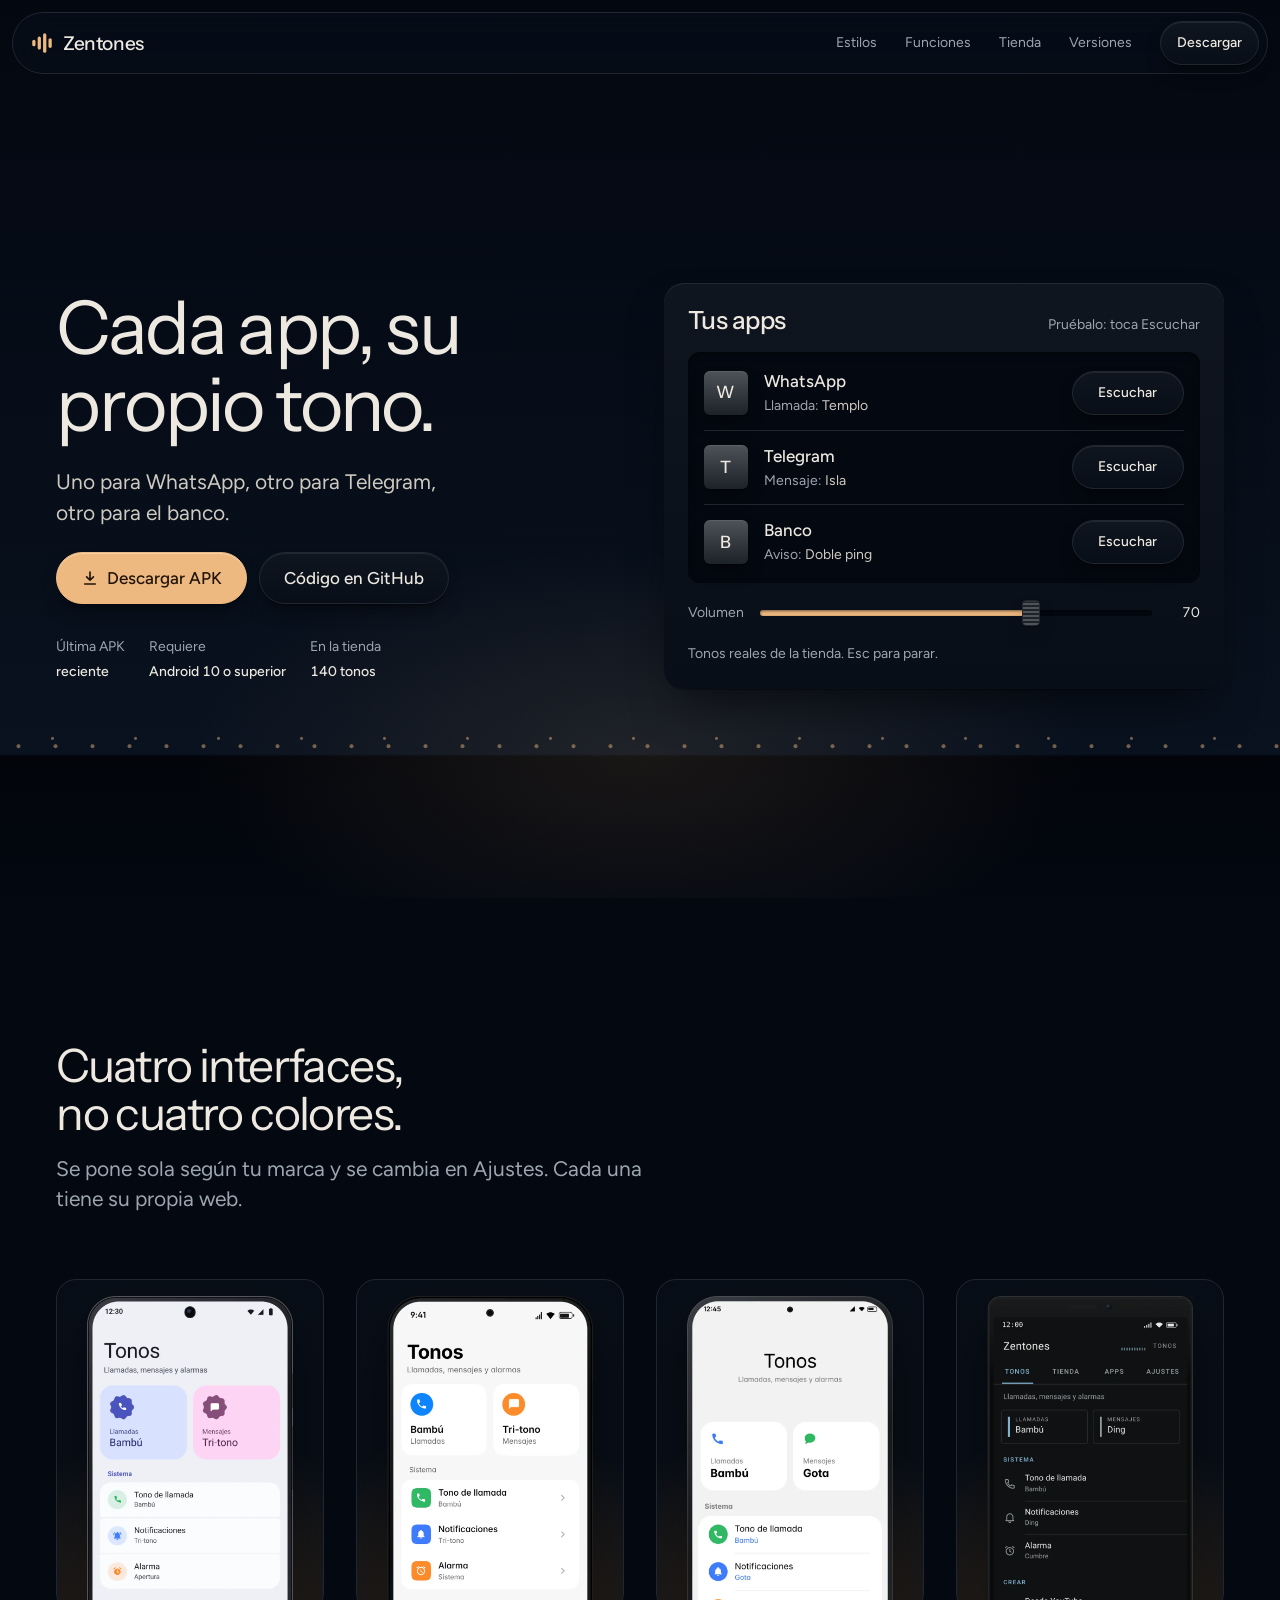
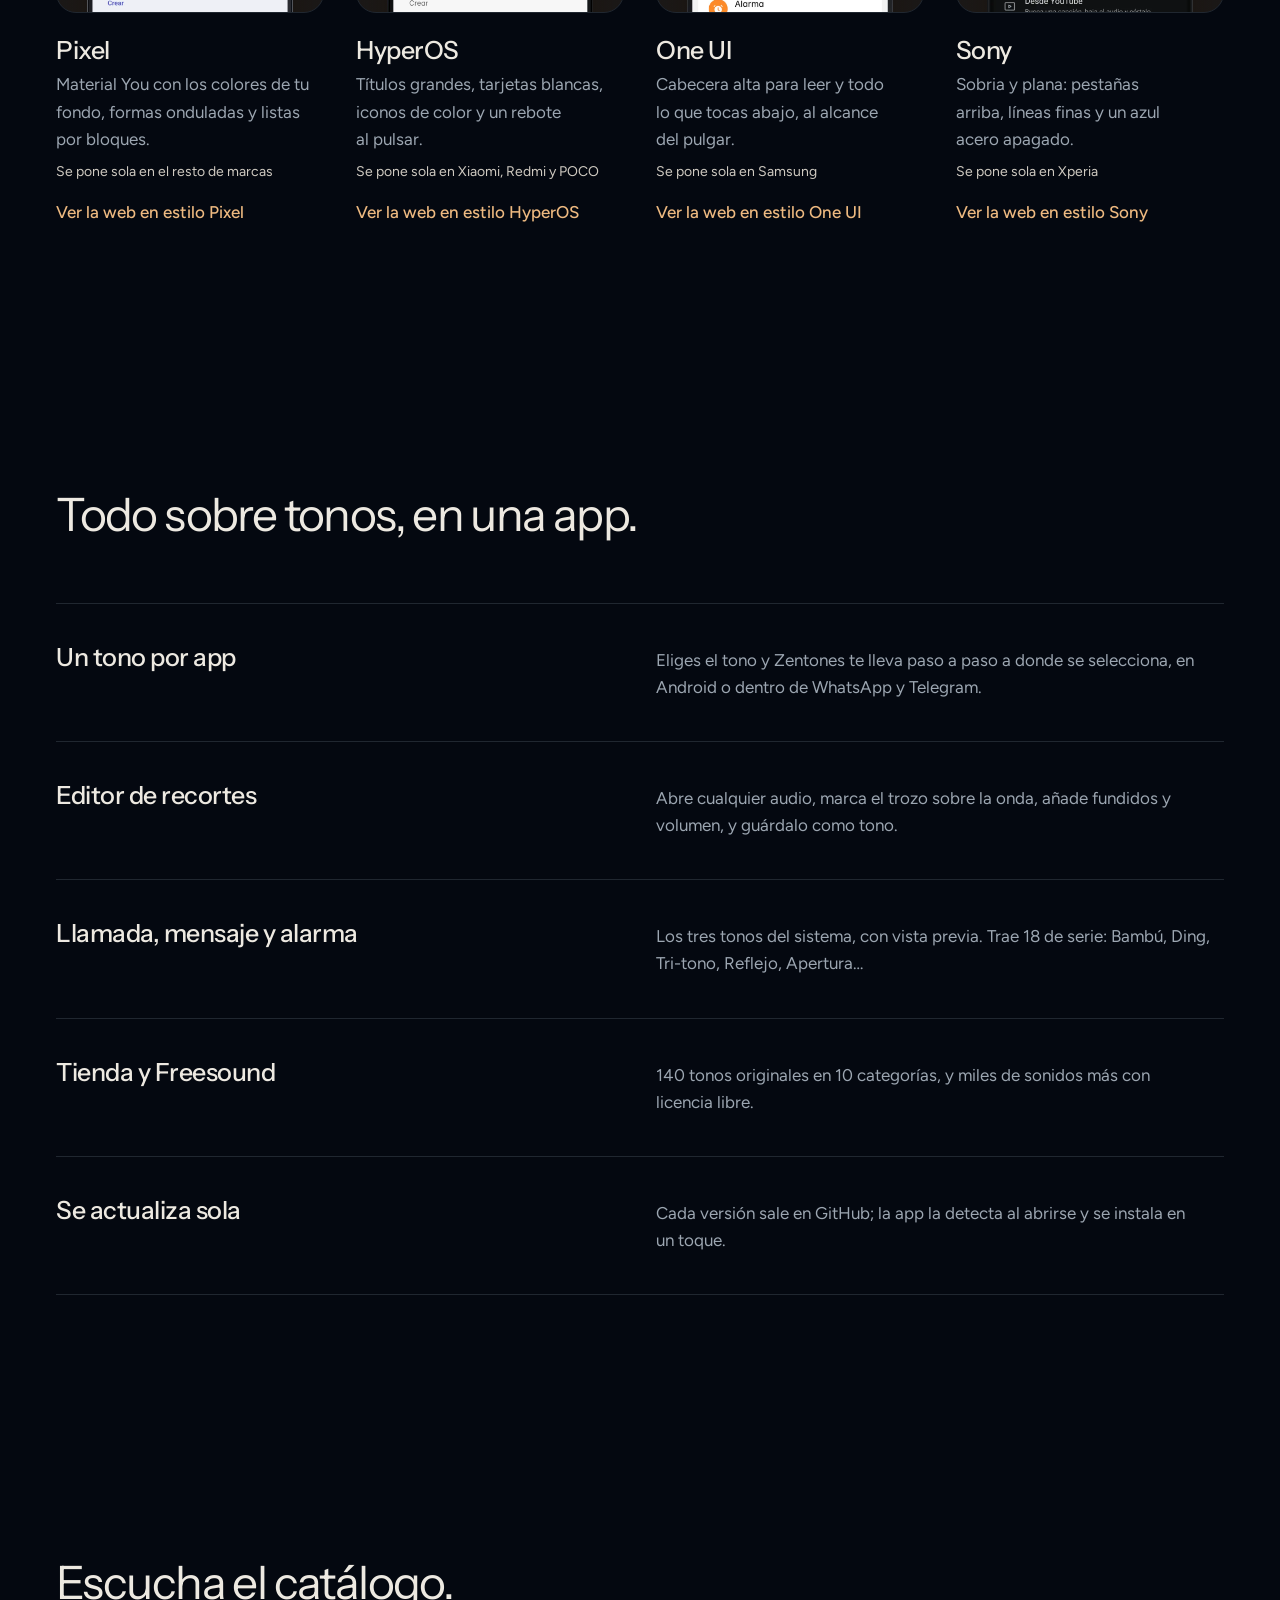
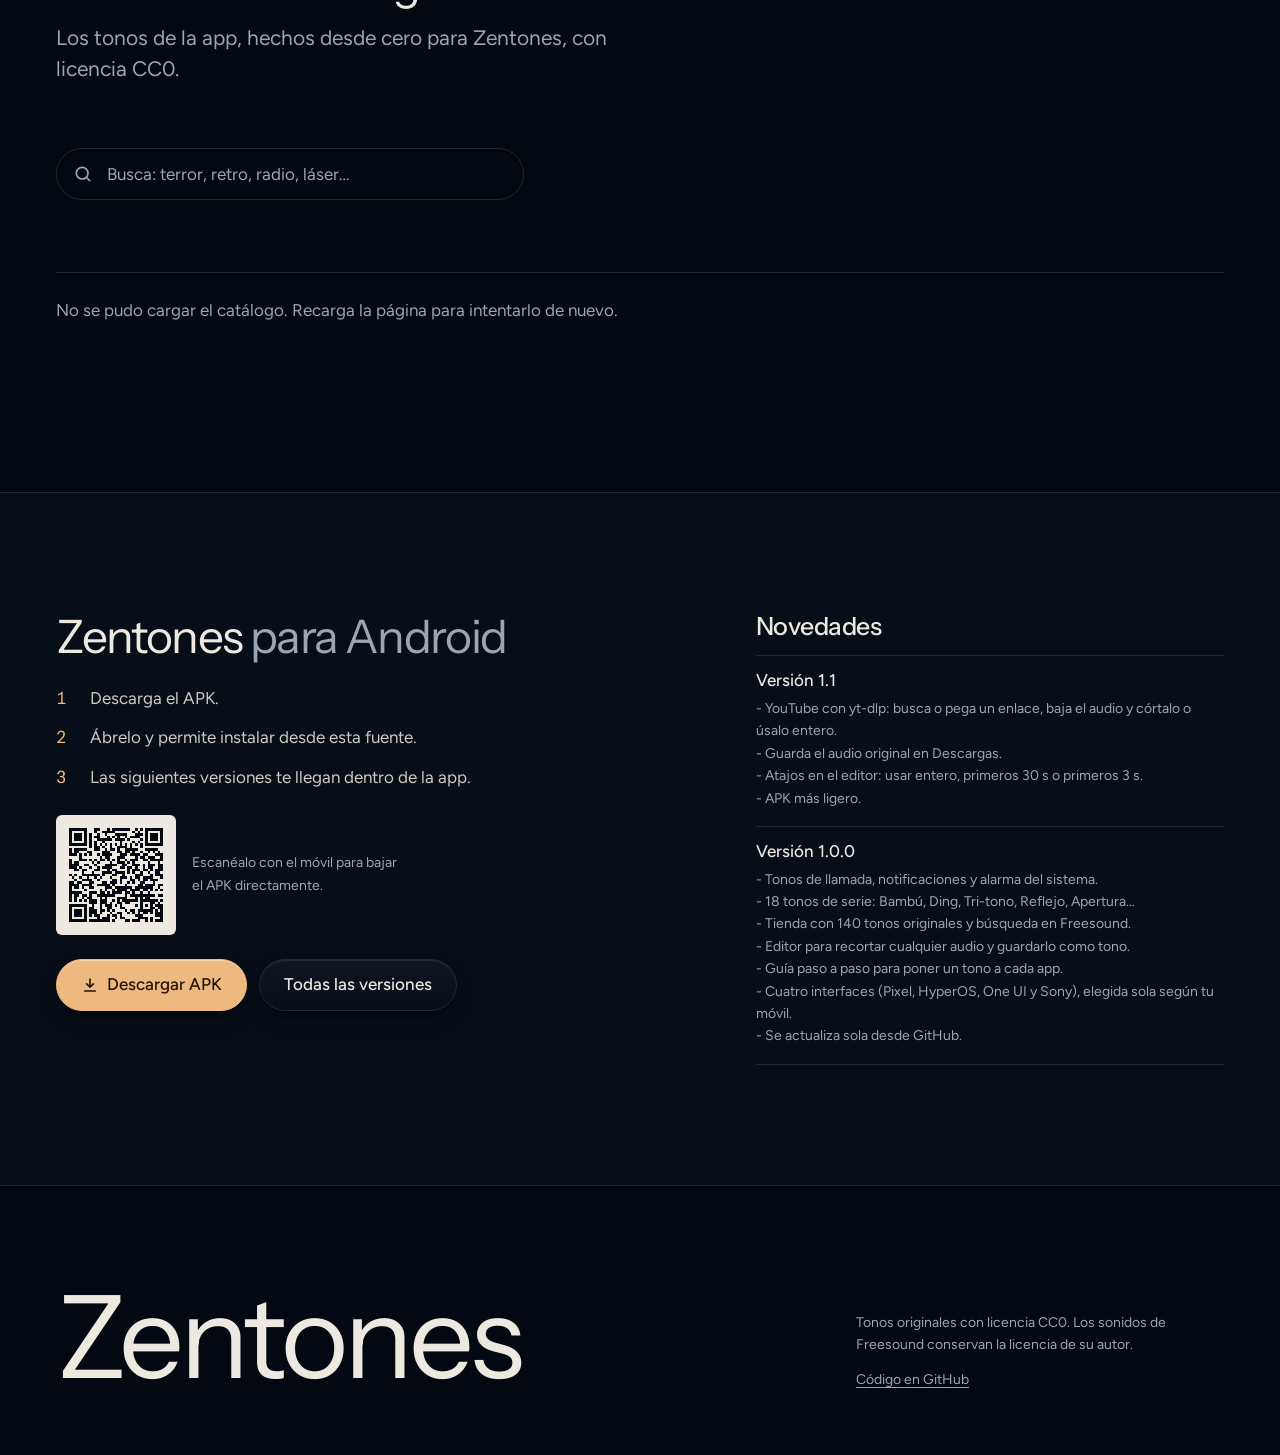
==== commit 98fb1b9a: "Web: una página por interfaz (Pixel, HyperOS, One UI, Sony) - docs/estilos/<estilo>/: web con el asp" ====
--- a/docs/index.html
+++ b/docs/index.html
@@ -148,25 +148,20 @@
 .head { display: grid; gap: var(--space-md); margin-bottom: var(--space-2xl); }
 .head .lead { font-size: var(--text-lead); line-height: 1.45; color: var(--color-muted); max-width: 46ch; }
 
-/* Styles: a switcher, one interface at a time */
-.styles { display: grid; grid-template-columns: repeat(12, minmax(0, 1fr)); gap: var(--gap-columns); align-items: start; }
-.styles .head { grid-column: 1 / span 5; margin: 0; align-self: center; }
-.switch-row { display: inline-flex; flex-wrap: wrap; gap: var(--space-2xs); padding: var(--space-2xs); border-radius: var(--radius-pill); background: var(--color-paper); box-shadow: var(--shadow-track); margin-top: var(--space-md); justify-self: start; }
-.switch-row button { min-height: 44px; padding: 0 var(--space-md); border: 0; border-radius: var(--radius-pill); background: transparent; color: var(--color-muted); cursor: pointer; font-size: var(--text-sm); font-weight: 500; transition: color var(--dur-short) var(--ease-out), background-color var(--dur-short) var(--ease-out); }
-.switch-row button:hover { color: var(--color-ink); }
-.switch-row button[aria-selected="true"] { background: linear-gradient(var(--metal-hi), var(--metal-lo)); color: var(--color-ink); box-shadow: var(--edge-light), var(--shadow-part); }
-.style-stage { grid-column: 7 / span 6; }
-.style-state { display: grid; grid-template-columns: minmax(0, 260px) minmax(0, 1fr); gap: var(--space-xl); align-items: end; }
-.style-state[hidden] { display: none; }
-.style-state h3 { margin-bottom: var(--space-sm); }
-.style-state p { color: var(--color-muted); max-width: 32ch; }
-.shot { aspect-ratio: 9 / 19.5; border-radius: min(1vw, var(--radius-card)); background: var(--color-slot); border: 1px dashed var(--color-rule); display: grid; place-items: center; padding: var(--space-lg); text-align: center; color: var(--color-muted); font-size: var(--text-sm); }
-.shot img { width: 100%; height: 100%; object-fit: cover; border-radius: inherit; }
-@media (max-width: 960px) {
-  .styles { grid-template-columns: minmax(0, 1fr); }
-  .styles .head, .style-stage { grid-column: 1; }
-}
-@media (max-width: 560px) { .style-state { grid-template-columns: minmax(0, 1fr); } .shot { max-width: 240px; } }
+/* Styles: four phones side by side, each opens its own site */
+.looks { list-style: none; margin: 0; padding: 0; display: grid; grid-template-columns: repeat(4, minmax(0, 1fr)); gap: var(--gap-columns); }
+.look { display: grid; align-content: start; gap: var(--space-xs); }
+.look h3 { margin-top: var(--space-md); }
+.look p { color: var(--color-muted); max-width: 32ch; }
+.look .look-brand { font-size: var(--text-sm); color: var(--color-ink-2); }
+.look-shot { display: block; border-radius: var(--radius-card); padding: var(--space-md) var(--space-md) 0; background: radial-gradient(120% 80% at 50% 100%, var(--color-accent-soft), var(--color-paper-2) 70%); border: var(--rule-hair) solid var(--color-rule); overflow: hidden; aspect-ratio: 4 / 5; transition: border-color var(--dur-short) var(--ease-out); }
+.look-shot img { display: block; width: 88%; height: auto; margin-inline: auto; filter: drop-shadow(var(--shadow-drop)); transition: translate var(--dur-long) var(--ease-out); }
+.look-shot:hover { border-color: var(--color-muted); }
+.look-shot:hover img { translate: 0 -10px; }
+.more { display: inline-block; margin-top: var(--space-xs); color: var(--color-accent); font-weight: 500; text-decoration: none; }
+.more:hover { text-decoration: underline; }
+@media (max-width: 1080px) { .looks { grid-template-columns: repeat(2, minmax(0, 1fr)); row-gap: var(--space-2xl); } }
+@media (max-width: 560px) { .looks { grid-template-columns: minmax(0, 1fr); } }
 
 /* What it does: rows of levels on hairlines */
 .rows { list-style: none; margin: 0; padding: 0; border-top: var(--rule-hair) solid var(--color-rule); }
@@ -306,35 +301,41 @@
 
 <main>
   <section class="section" id="estilos">
-    <div class="container styles">
+    <div class="container">
       <div class="head">
         <h2>Cuatro interfaces, no cuatro colores.</h2>
-        <p class="lead">Se pone sola según tu marca y se cambia en Ajustes.</p>
-        <div class="switch-row" role="tablist" aria-label="Interfaz">
-          <button type="button" role="tab" id="t-px" aria-controls="s-px" aria-selected="true">Pixel</button>
-          <button type="button" role="tab" id="t-hy" aria-controls="s-hy" aria-selected="false" tabindex="-1">HyperOS</button>
-          <button type="button" role="tab" id="t-ou" aria-controls="s-ou" aria-selected="false" tabindex="-1">One UI</button>
-          <button type="button" role="tab" id="t-so" aria-controls="s-so" aria-selected="false" tabindex="-1">Sony</button>
-        </div>
+        <p class="lead">Se pone sola según tu marca y se cambia en Ajustes. Cada una tiene su propia web.</p>
       </div>
-      <div class="style-stage">
-        <div class="style-state" role="tabpanel" id="s-px" aria-labelledby="t-px">
-          <div class="shot" data-slot="pixel">Captura de Zentones con estilo Pixel</div>
-          <div><h3>Pixel</h3><p>Material You con los colores de tu fondo, listas por bloques y formas onduladas. Es la de serie en el resto de marcas.</p></div>
-        </div>
-        <div class="style-state" role="tabpanel" id="s-hy" aria-labelledby="t-hy">
-          <div class="shot" data-slot="hyperos">Captura de Zentones con estilo HyperOS</div>
-          <div><h3>HyperOS</h3><p>Títulos grandes, tarjetas blancas, iconos de color y un rebote al pulsar. La de serie en Xiaomi, Redmi y POCO.</p></div>
-        </div>
-        <div class="style-state" role="tabpanel" id="s-ou" aria-labelledby="t-ou">
-          <div class="shot" data-slot="oneui">Captura de Zentones con estilo One UI</div>
-          <div><h3>One UI</h3><p>Cabecera alta para leer arriba y todo lo que tocas abajo, al alcance del pulgar. La de serie en Samsung.</p></div>
-        </div>
-        <div class="style-state" role="tabpanel" id="s-so" aria-labelledby="t-so">
-          <div class="shot" data-slot="sony">Captura de Zentones con estilo Sony</div>
-          <div><h3>Sony</h3><p>Sobria y plana: pestañas arriba, líneas finas y un azul acero apagado. La de serie en Xperia.</p></div>
-        </div>
-      </div>
+      <ul class="looks">
+        <li class="look">
+          <a class="look-shot" href="estilos/pixel/" aria-label="Ver la web en estilo Pixel"><img src="estilos/pixel/preview.webp" width="760" height="1600" alt="Pantalla Tonos de Zentones con la interfaz Pixel" loading="lazy"></a>
+          <h3>Pixel</h3>
+          <p>Material You con los colores de tu fondo, formas onduladas y listas por bloques.</p>
+          <p class="look-brand">Se pone sola en el resto de marcas</p>
+          <a class="more" href="estilos/pixel/">Ver la web en estilo Pixel</a>
+        </li>
+        <li class="look">
+          <a class="look-shot" href="estilos/hyperos/" aria-label="Ver la web en estilo HyperOS"><img src="estilos/hyperos/preview.webp" width="760" height="1600" alt="Pantalla Tonos de Zentones con la interfaz HyperOS" loading="lazy"></a>
+          <h3>HyperOS</h3>
+          <p>Títulos grandes, tarjetas blancas, iconos de color y un rebote al pulsar.</p>
+          <p class="look-brand">Se pone sola en Xiaomi, Redmi y POCO</p>
+          <a class="more" href="estilos/hyperos/">Ver la web en estilo HyperOS</a>
+        </li>
+        <li class="look">
+          <a class="look-shot" href="estilos/oneui/" aria-label="Ver la web en estilo One UI"><img src="estilos/oneui/preview.webp" width="760" height="1600" alt="Pantalla Tonos de Zentones con la interfaz One UI" loading="lazy"></a>
+          <h3>One UI</h3>
+          <p>Cabecera alta para leer y todo lo que tocas abajo, al alcance del pulgar.</p>
+          <p class="look-brand">Se pone sola en Samsung</p>
+          <a class="more" href="estilos/oneui/">Ver la web en estilo One UI</a>
+        </li>
+        <li class="look">
+          <a class="look-shot" href="estilos/sony/" aria-label="Ver la web en estilo Sony"><img src="estilos/sony/preview.webp" width="760" height="1600" alt="Pantalla Tonos de Zentones con la interfaz Sony" loading="lazy"></a>
+          <h3>Sony</h3>
+          <p>Sobria y plana: pestañas arriba, líneas finas y un azul acero apagado.</p>
+          <p class="look-brand">Se pone sola en Xperia</p>
+          <a class="more" href="estilos/sony/">Ver la web en estilo Sony</a>
+        </li>
+      </ul>
     </div>
   </section>
 
@@ -456,25 +457,6 @@
     if (playing && playing.src === "panel" && playing.id === b.dataset.file) stop();
     else play(b.dataset.file, { src: "panel", id: b.dataset.file });
   }));
-
-  // Estilos: pestañas
-  const tabs = [...document.querySelectorAll('[role="tab"]')];
-  function select(t, focus) {
-    tabs.forEach(x => {
-      const on = x === t;
-      x.setAttribute("aria-selected", on); x.tabIndex = on ? 0 : -1;
-      document.getElementById(x.getAttribute("aria-controls")).hidden = !on;
-    });
-    if (focus) t.focus();
-  }
-  tabs.forEach((t, i) => {
-    t.addEventListener("click", () => select(t));
-    t.addEventListener("keydown", e => {
-      const d = e.key === "ArrowRight" ? 1 : e.key === "ArrowLeft" ? -1 : 0;
-      if (d) { e.preventDefault(); select(tabs[(i + d + tabs.length) % tabs.length], true); }
-    });
-  });
-  select(tabs[0]);
 
   // Última APK (release "android-latest") + novedades de changelog.json
   const fecha = d => new Date(d).toLocaleDateString("es-ES", { day: "numeric", month: "short", year: "numeric" });
--- a/docs/tokens.css
+++ b/docs/tokens.css
@@ -28,6 +28,7 @@
   --shadow-track: inset 0 1px 3px oklch(0% 0 0 / 0.55);
   --color-glass: oklch(16.4% 0.022 258 / 0.72);
   --color-bloom: oklch(82% 0.095 68 / 0.10);
+  --shadow-drop: 0 24px 30px oklch(0% 0 0 / 0.45);
   --shadow-panel: 0 1px 0 oklch(0% 0 0 / 0.35), 0 24px 48px -16px oklch(0% 0 0 / 0.6);
 
   /* Type */
